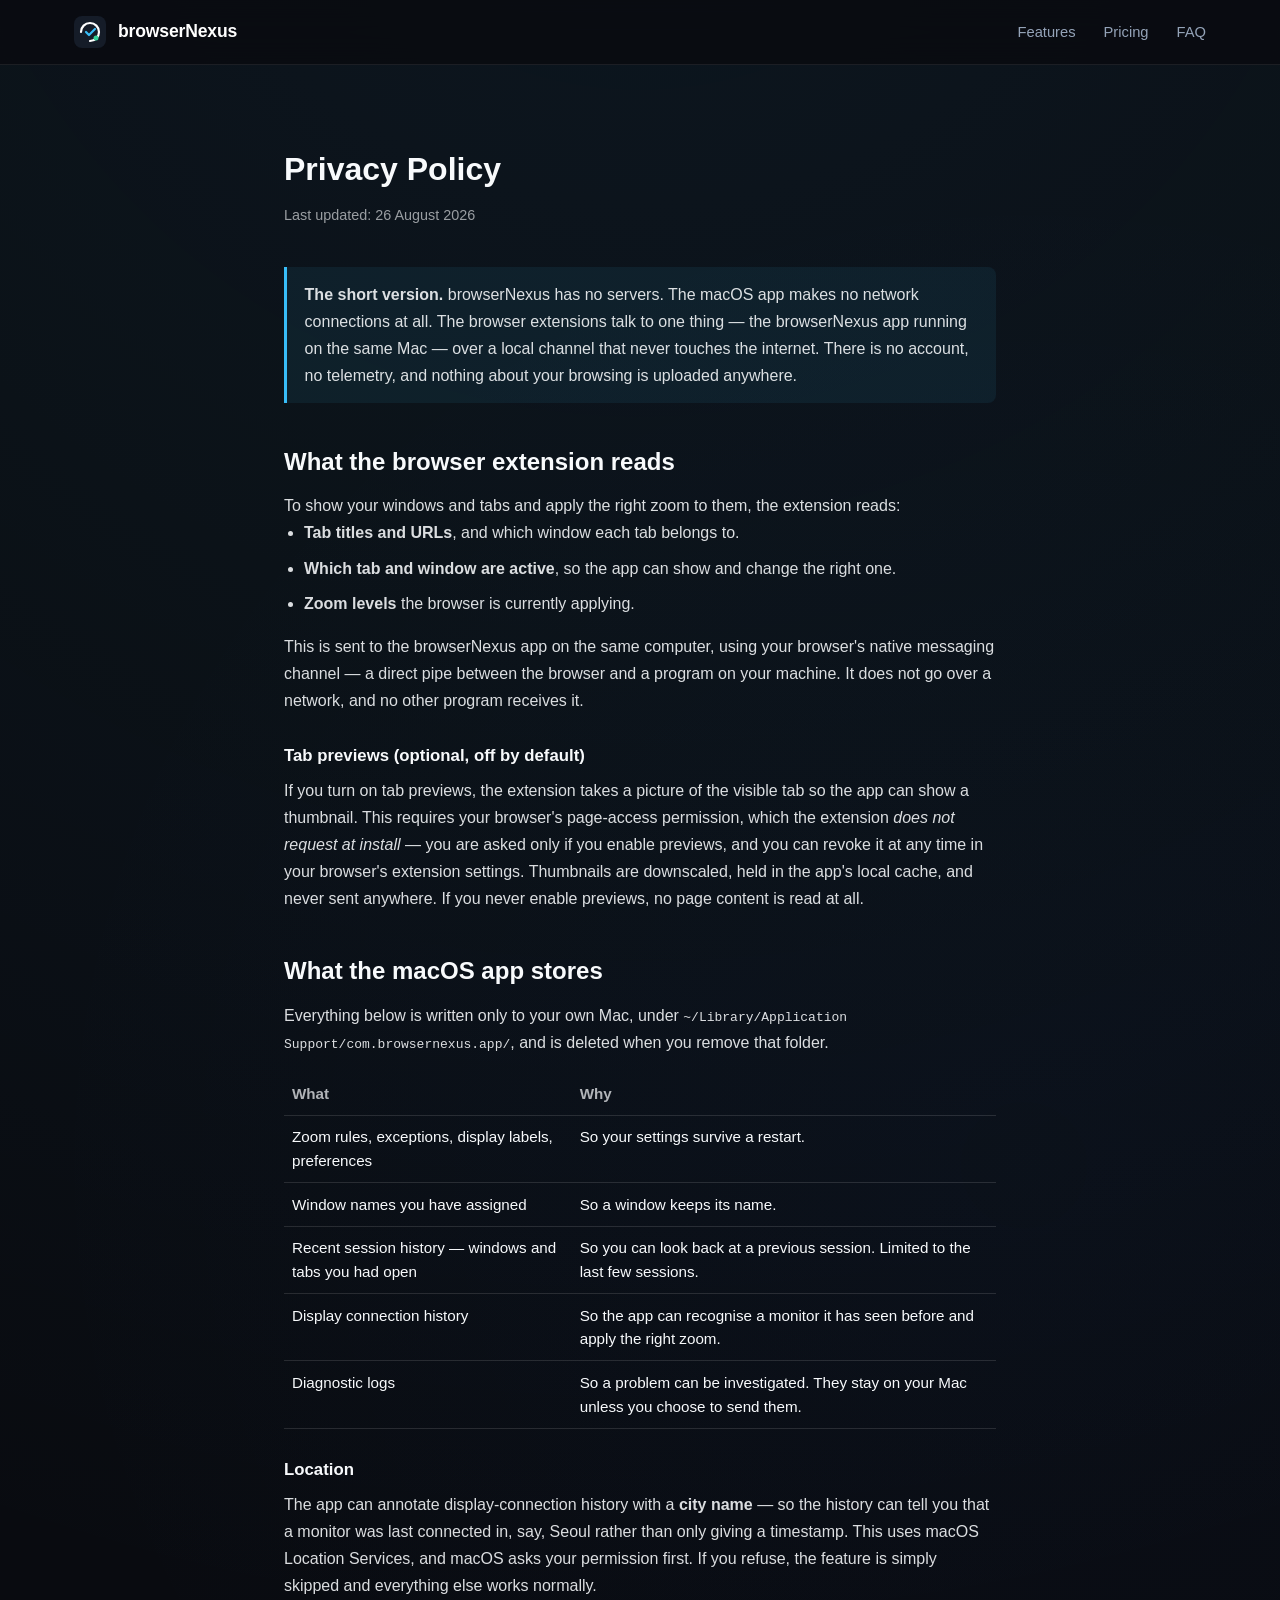
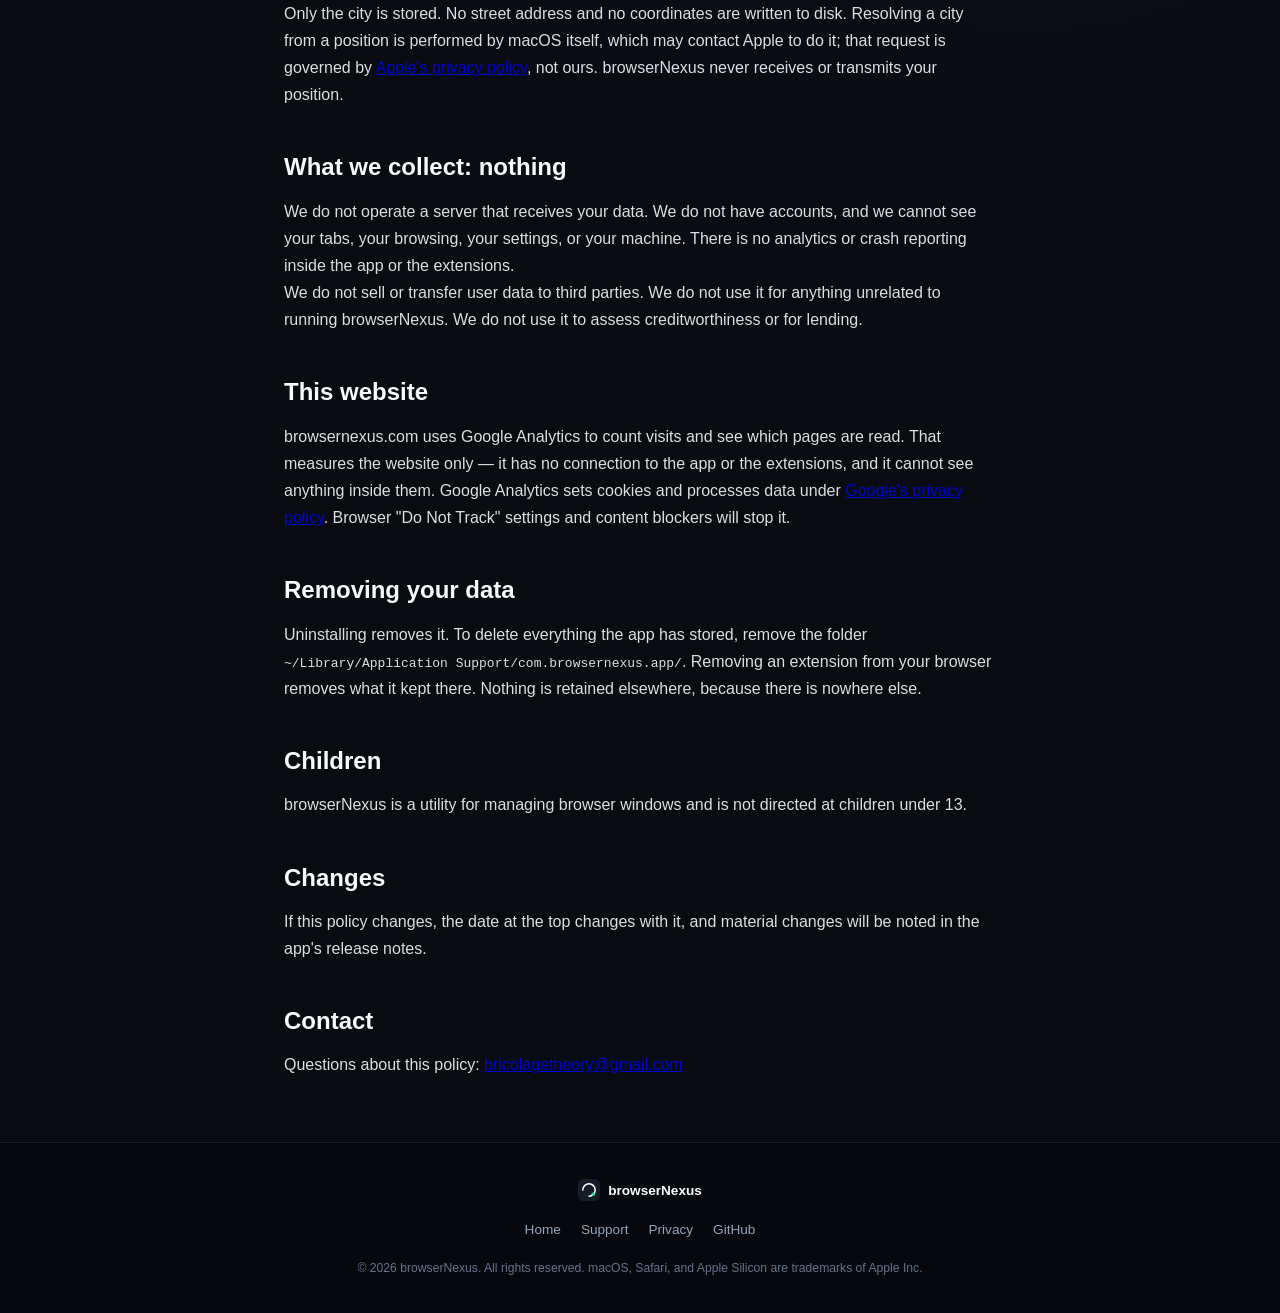
==== privacy/index.html @ 7eb53b19 "docs: add privacy policy and support pages The Chrome Web Store validates a privacy policy URL at su" ====
<!DOCTYPE html>
<html lang="en" class="dark">
<head>
  <meta charset="UTF-8">
  <meta name="viewport" content="width=device-width, initial-scale=1.0">
  <title>Privacy Policy — browserNexus</title>
  <meta name="description" content="browserNexus privacy policy. What the macOS app and the browser extensions read, where it is stored, and what leaves your computer.">
  <meta name="robots" content="index, follow">
  <link rel="canonical" href="https://browsernexus.com/privacy/">
  <link rel="stylesheet" href="/styles.css">
  <style>
    .legal { max-width: 760px; margin: 0 auto; padding: 5rem 1.5rem 4rem; }
    .legal h1 { margin-bottom: .5rem; }
    .legal .updated { opacity: .6; font-size: .9rem; margin-bottom: 2.5rem; }
    .legal h2 { margin-top: 2.5rem; margin-bottom: .75rem; }
    .legal h3 { margin-top: 1.75rem; margin-bottom: .5rem; font-size: 1.05rem; }
    .legal p, .legal li { line-height: 1.7; opacity: .88; }
    .legal ul { padding-left: 1.25rem; margin-bottom: 1rem; }
    .legal li { margin-bottom: .5rem; }
    .legal .callout { border-left: 3px solid #38BDF8; padding: .85rem 1.1rem; margin: 1.5rem 0; background: rgba(56,189,248,.07); border-radius: 0 8px 8px 0; }
    .legal table { width: 100%; border-collapse: collapse; margin: 1rem 0 1.5rem; font-size: .95rem; }
    .legal th, .legal td { text-align: left; padding: .6rem .5rem; border-bottom: 1px solid rgba(255,255,255,.12); vertical-align: top; }
    .legal th { opacity: .7; font-weight: 600; }
  </style>
</head>
<body>
  <header class="site-header">
    <div class="nav-container">
      <a href="/" class="brand-logo">
        <div class="app-icon">
          <svg viewBox="0 0 32 32" fill="none" xmlns="http://www.w3.org/2000/svg">
            <rect width="32" height="32" rx="8" fill="#151C28"/>
            <path d="M7 16C7 11.0294 11.0294 7 16 7C20.9706 7 25 11.0294 25 16C25 20.9706 20.9706 25 16 25" stroke="#FFFFFF" stroke-width="2.2" stroke-linecap="round"/>
            <path d="M12 16L15 19L21 13" stroke="#38BDF8" stroke-width="2.2" stroke-linecap="round" stroke-linejoin="round"/>
            <circle cx="22" cy="22" r="2.5" fill="#34D399"/>
          </svg>
        </div>
        <span class="brand-name">browserNexus</span>
      </a>
      <nav class="nav-links">
        <a href="/#features">Features</a>
        <a href="/#pricing">Pricing</a>
        <a href="/#faq">FAQ</a>
      </nav>
    </div>
  </header>

  <main class="legal">
    <h1>Privacy Policy</h1>
    <p class="updated">Last updated: 26 August 2026</p>

    <div class="callout">
      <p><strong>The short version.</strong> browserNexus has no servers. The macOS app makes no
      network connections at all. The browser extensions talk to one thing — the browserNexus app
      running on the same Mac — over a local channel that never touches the internet. There is no
      account, no telemetry, and nothing about your browsing is uploaded anywhere.</p>
    </div>

    <h2>What the browser extension reads</h2>
    <p>To show your windows and tabs and apply the right zoom to them, the extension reads:</p>
    <ul>
      <li><strong>Tab titles and URLs</strong>, and which window each tab belongs to.</li>
      <li><strong>Which tab and window are active</strong>, so the app can show and change the right one.</li>
      <li><strong>Zoom levels</strong> the browser is currently applying.</li>
    </ul>
    <p>This is sent to the browserNexus app on the same computer, using your browser's native
    messaging channel — a direct pipe between the browser and a program on your machine. It does not
    go over a network, and no other program receives it.</p>

    <h3>Tab previews (optional, off by default)</h3>
    <p>If you turn on tab previews, the extension takes a picture of the visible tab so the app can
    show a thumbnail. This requires your browser's page-access permission, which the extension
    <em>does not request at install</em> — you are asked only if you enable previews, and you can
    revoke it at any time in your browser's extension settings. Thumbnails are downscaled, held in
    the app's local cache, and never sent anywhere. If you never enable previews, no page content is
    read at all.</p>

    <h2>What the macOS app stores</h2>
    <p>Everything below is written only to your own Mac, under
    <code>~/Library/Application Support/com.browsernexus.app/</code>, and is deleted when you remove
    that folder.</p>
    <table>
      <tr><th>What</th><th>Why</th></tr>
      <tr><td>Zoom rules, exceptions, display labels, preferences</td><td>So your settings survive a restart.</td></tr>
      <tr><td>Window names you have assigned</td><td>So a window keeps its name.</td></tr>
      <tr><td>Recent session history — windows and tabs you had open</td><td>So you can look back at a previous session. Limited to the last few sessions.</td></tr>
      <tr><td>Display connection history</td><td>So the app can recognise a monitor it has seen before and apply the right zoom.</td></tr>
      <tr><td>Diagnostic logs</td><td>So a problem can be investigated. They stay on your Mac unless you choose to send them.</td></tr>
    </table>

    <h3>Location</h3>
    <p>The app can annotate display-connection history with a <strong>city name</strong> — so the
    history can tell you that a monitor was last connected in, say, Seoul rather than only giving a
    timestamp. This uses macOS Location Services, and macOS asks your permission first. If you
    refuse, the feature is simply skipped and everything else works normally.</p>
    <p>Only the city is stored. No street address and no coordinates are written to disk. Resolving
    a city from a position is performed by macOS itself, which may contact Apple to do it; that
    request is governed by <a href="https://www.apple.com/legal/privacy/" target="_blank" rel="noopener">Apple's privacy policy</a>,
    not ours. browserNexus never receives or transmits your position.</p>

    <h2>What we collect: nothing</h2>
    <p>We do not operate a server that receives your data. We do not have accounts, and we cannot
    see your tabs, your browsing, your settings, or your machine. There is no analytics or crash
    reporting inside the app or the extensions.</p>
    <p>We do not sell or transfer user data to third parties. We do not use it for anything
    unrelated to running browserNexus. We do not use it to assess creditworthiness or for lending.</p>

    <h2>This website</h2>
    <p>browsernexus.com uses Google Analytics to count visits and see which pages are read. That
    measures the website only — it has no connection to the app or the extensions, and it cannot see
    anything inside them. Google Analytics sets cookies and processes data under
    <a href="https://policies.google.com/privacy" target="_blank" rel="noopener">Google's privacy policy</a>.
    Browser "Do Not Track" settings and content blockers will stop it.</p>

    <h2>Removing your data</h2>
    <p>Uninstalling removes it. To delete everything the app has stored, remove the folder
    <code>~/Library/Application Support/com.browsernexus.app/</code>. Removing an extension from your
    browser removes what it kept there. Nothing is retained elsewhere, because there is nowhere else.</p>

    <h2>Children</h2>
    <p>browserNexus is a utility for managing browser windows and is not directed at children under 13.</p>

    <h2>Changes</h2>
    <p>If this policy changes, the date at the top changes with it, and material changes will be
    noted in the app's release notes.</p>

    <h2>Contact</h2>
    <p>Questions about this policy: <a href="mailto:bricolagetheory@gmail.com">bricolagetheory@gmail.com</a></p>
  </main>

  <footer class="site-footer">
    <div class="footer-container">
      <div class="footer-brand">
        <div class="app-icon-small">
          <svg viewBox="0 0 32 32" fill="none" xmlns="http://www.w3.org/2000/svg">
            <rect width="32" height="32" rx="8" fill="#151C28"/>
            <path d="M7 16C7 11.0294 11.0294 7 16 7C20.9706 7 25 11.0294 25 16C25 20.9706 20.9706 25 16 25" stroke="#FFFFFF" stroke-width="2.2" stroke-linecap="round"/>
            <circle cx="22" cy="22" r="2.5" fill="#34D399"/>
          </svg>
        </div>
        <span>browserNexus</span>
      </div>
      <div class="footer-links">
        <a href="/">Home</a>
        <a href="/support/">Support</a>
        <a href="/privacy/">Privacy</a>
        <a href="https://github.com/bricolageTheory/macZoomConductor" target="_blank" rel="noopener">GitHub</a>
      </div>
      <div class="footer-copy">
        © 2026 browserNexus. All rights reserved. macOS, Safari, and Apple Silicon are trademarks of Apple Inc.
      </div>
    </div>
  </footer>
</body>
</html>
---- styles.css ----
:root {
  --bg-dark: #090B10;
  --bg-surface: #0E131F;
  --bg-card: rgba(16, 22, 34, 0.7);
  --bg-card-hover: rgba(22, 30, 46, 0.85);
  --bg-glass: rgba(255, 255, 255, 0.04);
  --bg-glass-border: rgba(255, 255, 255, 0.08);
  --bg-glass-active: rgba(255, 255, 255, 0.12);

  --accent-primary: #38BDF8;
  --accent-blue: #2563EB;
  --accent-green: #34D399;
  --accent-amber: #F59E0B;
  --accent-purple: #A855F7;

  --text-main: #F8FAFC;
  --text-muted: #94A3B8;
  --text-dim: #64748B;

  --font-sans: 'Plus Jakarta Sans', -apple-system, BlinkMacSystemFont, 'SF Pro Display', 'Segoe UI', Roboto, sans-serif;
  --font-mono: 'JetBrains Mono', SFMono-Regular, Menlo, Monaco, Consolas, monospace;

  --radius-sm: 6px;
  --radius-md: 10px;
  --radius-lg: 14px;
  --radius-xl: 20px;

  --shadow-subtle: 0 10px 30px -10px rgba(0, 0, 0, 0.5);
  --shadow-card: 0 16px 40px -12px rgba(0, 0, 0, 0.6);
}

*, *::before, *::after {
  box-sizing: border-box;
  margin: 0;
  padding: 0;
}

html {
  scroll-behavior: smooth;
  font-family: var(--font-sans);
  background-color: var(--bg-dark);
  color: var(--text-main);
  line-height: 1.55;
  -webkit-font-smoothing: antialiased;
}

body {
  overflow-x: hidden;
  position: relative;
  min-height: 100vh;
  background: 
    radial-gradient(circle at 50% -10%, rgba(56, 189, 248, 0.07), transparent 60%),
    radial-gradient(circle at 80% 40%, rgba(37, 99, 235, 0.03), transparent 50%),
    var(--bg-dark);
}

/* Header & Navigation */
.site-header {
  position: sticky;
  top: 0;
  z-index: 100;
  backdrop-filter: blur(16px);
  -webkit-backdrop-filter: blur(16px);
  background: rgba(9, 11, 16, 0.8);
  border-bottom: 1px solid var(--bg-glass-border);
}

.nav-container {
  max-width: 1180px;
  margin: 0 auto;
  padding: 16px 24px;
  display: flex;
  align-items: center;
  justify-content: space-between;
}

.brand-logo {
  display: flex;
  align-items: center;
  gap: 12px;
  text-decoration: none;
  color: var(--text-main);
  font-weight: 700;
  font-size: 1.1rem;
  letter-spacing: -0.01em;
}

.app-icon {
  width: 32px;
  height: 32px;
  display: flex;
  align-items: center;
  justify-content: center;
}

.brand-name {
  font-weight: 700;
  color: #FFFFFF;
}

.nav-links {
  display: flex;
  gap: 28px;
}

.nav-links a {
  color: var(--text-muted);
  text-decoration: none;
  font-size: 0.92rem;
  font-weight: 500;
  transition: color 0.15s ease;
}

.nav-links a:hover {
  color: #FFFFFF;
}

.nav-actions {
  display: flex;
  align-items: center;
  gap: 10px;
}

/* Buttons */
.btn {
  display: inline-flex;
  align-items: center;
  justify-content: center;
  gap: 8px;
  padding: 8px 16px;
  font-size: 0.88rem;
  font-weight: 600;
  border-radius: var(--radius-sm);
  text-decoration: none;
  cursor: pointer;
  transition: all 0.2s cubic-bezier(0.16, 1, 0.3, 1);
  border: 1px solid transparent;
}

.btn-primary {
  background: #2563EB;
  color: #FFFFFF;
  border-color: rgba(255, 255, 255, 0.1);
  box-shadow: 0 2px 10px rgba(37, 99, 235, 0.3);
}

.btn-primary:hover {
  background: #1D4ED8;
  transform: translateY(-1px);
  box-shadow: 0 4px 14px rgba(37, 99, 235, 0.45);
}

.btn-secondary {
  background: var(--bg-glass);
  color: var(--text-main);
  border-color: var(--bg-glass-border);
}

.btn-secondary:hover {
  background: var(--bg-glass-active);
  border-color: rgba(255, 255, 255, 0.18);
  transform: translateY(-1px);
}

.btn-ghost {
  background: transparent;
  color: var(--text-muted);
}

.btn-ghost:hover {
  color: var(--text-main);
  background: var(--bg-glass);
}

.btn-large {
  padding: 12px 24px;
  font-size: 0.98rem;
  border-radius: var(--radius-md);
}

.btn-block {
  width: 100%;
}

.icon {
  width: 18px;
  height: 18px;
}

/* Hero Section */
.hero-section {
  position: relative;
  padding: 90px 24px 60px;
  text-align: center;
}

.hero-container {
  max-width: 840px;
  margin: 0 auto;
}

.hero-title {
  font-size: 3.2rem;
  font-weight: 800;
  line-height: 1.15;
  letter-spacing: -0.03em;
  color: #FFFFFF;
  margin-bottom: 20px;
}

.hero-subtitle {
  font-size: 1.18rem;
  color: var(--text-muted);
  max-width: 720px;
  margin: 0 auto 36px;
  line-height: 1.6;
}

.hero-cta-group {
  display: flex;
  align-items: center;
  justify-content: center;
  gap: 14px;
}

/* Sections General */
.section-container {
  max-width: 1180px;
  margin: 0 auto;
  padding: 80px 24px;
}

.section-header {
  max-width: 720px;
  margin: 0 auto 48px;
}

.text-center {
  text-align: center;
}

.section-tag {
  font-size: 0.8rem;
  font-weight: 700;
  text-transform: uppercase;
  letter-spacing: 0.08em;
  color: var(--accent-primary);
  margin-bottom: 10px;
}

.section-title {
  font-size: 2.2rem;
  font-weight: 800;
  letter-spacing: -0.02em;
  color: #FFFFFF;
  margin-bottom: 12px;
}

.section-subtitle {
  font-size: 1.05rem;
  color: var(--text-muted);
  line-height: 1.6;
}

/* Features Grid */
.features-grid {
  display: grid;
  grid-template-columns: repeat(3, 1fr);
  gap: 20px;
}

.feature-card {
  background: var(--bg-card);
  border: 1px solid var(--bg-glass-border);
  border-radius: var(--radius-lg);
  padding: 28px 24px;
  transition: all 0.2s ease;
  display: flex;
  flex-direction: column;
}

.feature-card:hover {
  background: var(--bg-card-hover);
  border-color: rgba(255, 255, 255, 0.14);
  transform: translateY(-2px);
  box-shadow: var(--shadow-card);
}

.feature-icon-box {
  width: 42px;
  height: 42px;
  border-radius: var(--radius-md);
  background: rgba(56, 189, 248, 0.08);
  border: 1px solid rgba(56, 189, 248, 0.15);
  color: var(--accent-primary);
  display: flex;
  align-items: center;
  justify-content: center;
  margin-bottom: 18px;
}

.feature-icon-box svg {
  width: 20px;
  height: 20px;
}

.feature-card-title {
  font-size: 1.15rem;
  font-weight: 700;
  color: #FFFFFF;
  margin-bottom: 10px;
}

.feature-card-desc {
  font-size: 0.9rem;
  color: var(--text-muted);
  line-height: 1.6;
  margin-bottom: 20px;
  flex: 1;
}

.feature-card-desc kbd {
  background: #1E293B;
  border: 1px solid rgba(255, 255, 255, 0.12);
  color: var(--accent-primary);
  padding: 1px 5px;
  border-radius: 4px;
  font-family: var(--font-mono);
  font-size: 0.8rem;
}

.feature-pill {
  align-self: flex-start;
  font-size: 0.74rem;
  font-weight: 600;
  color: var(--accent-primary);
  background: rgba(56, 189, 248, 0.08);
  padding: 3px 10px;
  border-radius: 999px;
  border: 1px solid rgba(56, 189, 248, 0.18);
}

/* Pricing Section */
.pricing-switcher {
  display: inline-flex;
  align-items: center;
  background: #111724;
  border: 1px solid var(--bg-glass-border);
  border-radius: 999px;
  padding: 3px;
  margin-top: 20px;
}

.switch-btn {
  background: transparent;
  border: none;
  color: var(--text-muted);
  padding: 7px 16px;
  border-radius: 999px;
  font-size: 0.84rem;
  font-weight: 600;
  cursor: pointer;
  transition: all 0.15s ease;
  display: inline-flex;
  align-items: center;
  gap: 6px;
}

.switch-btn.active {
  background: #2563EB;
  color: #FFFFFF;
}

.discount-badge {
  background: var(--accent-green);
  color: #05070A;
  font-size: 0.7rem;
  font-weight: 800;
  padding: 1px 6px;
  border-radius: 999px;
}

.pricing-cards-grid {
  display: grid;
  grid-template-columns: repeat(3, 1fr);
  gap: 20px;
  margin-top: 36px;
}

.pricing-card {
  background: var(--bg-card);
  border: 1px solid var(--bg-glass-border);
  border-radius: var(--radius-xl);
  padding: 32px 24px;
  display: flex;
  flex-direction: column;
  position: relative;
  transition: transform 0.2s ease;
}

.pricing-card:hover {
  transform: translateY(-3px);
}

.pricing-card.featured {
  background: rgba(18, 25, 40, 0.95);
  border-color: rgba(56, 189, 248, 0.4);
  box-shadow: 0 10px 30px -10px rgba(37, 99, 235, 0.25);
}

.popular-tag {
  position: absolute;
  top: -12px;
  left: 50%;
  transform: translateX(-50%);
  background: #2563EB;
  color: #FFFFFF;
  font-size: 0.72rem;
  font-weight: 700;
  letter-spacing: 0.04em;
  padding: 3px 12px;
  border-radius: 999px;
}

.tier-name {
  font-size: 1.3rem;
  font-weight: 800;
  color: #FFFFFF;
  margin-bottom: 4px;
}

.tier-desc {
  font-size: 0.85rem;
  color: var(--text-muted);
  margin-bottom: 20px;
  min-height: 38px;
}

.price-box {
  display: flex;
  align-items: baseline;
  margin-bottom: 4px;
}

.currency {
  font-size: 1.4rem;
  font-weight: 700;
  color: var(--text-muted);
  margin-right: 2px;
}

.amount {
  font-size: 2.8rem;
  font-weight: 800;
  letter-spacing: -0.03em;
  color: #FFFFFF;
}

.period {
  font-size: 0.95rem;
  color: var(--text-muted);
  margin-left: 6px;
}

.contract-note {
  font-size: 0.76rem;
  color: var(--text-dim);
  margin-bottom: 22px;
}

.contract-note.highlight {
  color: var(--accent-primary);
  font-weight: 600;
}

.tier-features {
  list-style: none;
  display: flex;
  flex-direction: column;
  gap: 10px;
  margin-bottom: 28px;
  flex: 1;
}

.tier-features li {
  font-size: 0.86rem;
  color: var(--text-muted);
  line-height: 1.4;
}

.trial-guarantee {
  margin-top: 24px;
  color: var(--text-muted);
  font-size: 0.9rem;
}

/* Download Section */
.download-section {
  padding: 30px 24px;
}

.download-box {
  background: #101624;
  border: 1px solid var(--bg-glass-border);
  border-radius: var(--radius-xl);
  padding: 40px;
  display: grid;
  grid-template-columns: 1.2fr 1fr;
  gap: 36px;
  align-items: center;
}

.download-title {
  font-size: 1.8rem;
  font-weight: 800;
  color: #FFFFFF;
  margin-bottom: 10px;
}

.download-desc {
  font-size: 0.98rem;
  color: var(--text-muted);
  margin-bottom: 20px;
}

.install-snippet-box {
  background: #080B12;
  border: 1px solid var(--bg-glass-border);
  border-radius: var(--radius-md);
  padding: 16px 18px;
}

.snippet-header {
  display: flex;
  justify-content: space-between;
  align-items: center;
  font-size: 0.72rem;
  font-weight: 700;
  color: var(--text-dim);
  text-transform: uppercase;
  margin-bottom: 8px;
}

.copy-btn {
  background: #172033;
  border: 1px solid var(--bg-glass-border);
  color: var(--accent-primary);
  padding: 3px 8px;
  border-radius: 4px;
  font-size: 0.72rem;
  cursor: pointer;
}

.snippet-code {
  font-family: var(--font-mono);
  font-size: 0.82rem;
  color: #38BDF8;
  overflow-x: auto;
}

/* FAQ Accordion */
.faq-accordion {
  max-width: 760px;
  margin: 0 auto;
  display: flex;
  flex-direction: column;
  gap: 10px;
}

.faq-item {
  background: var(--bg-card);
  border: 1px solid var(--bg-glass-border);
  border-radius: var(--radius-md);
  overflow: hidden;
}

.faq-question {
  width: 100%;
  background: transparent;
  border: none;
  padding: 18px 20px;
  display: flex;
  justify-content: space-between;
  align-items: center;
  font-size: 0.98rem;
  font-weight: 700;
  color: var(--text-main);
  text-align: left;
  cursor: pointer;
}

.faq-icon {
  font-size: 1.3rem;
  color: var(--accent-primary);
  transition: transform 0.2s ease;
}

.faq-item.open .faq-icon {
  transform: rotate(45deg);
}

.faq-answer {
  max-height: 0;
  overflow: hidden;
  transition: max-height 0.25s ease;
  padding: 0 20px;
  color: var(--text-muted);
  font-size: 0.9rem;
  line-height: 1.6;
}

.faq-item.open .faq-answer {
  padding-bottom: 18px;
}

/* Footer */
.site-footer {
  border-top: 1px solid var(--bg-glass-border);
  background: #06080E;
  padding: 36px 24px;
  font-size: 0.85rem;
  color: var(--text-dim);
}

.footer-container {
  max-width: 1180px;
  margin: 0 auto;
  display: flex;
  flex-direction: column;
  align-items: center;
  gap: 18px;
  text-align: center;
}

.footer-brand {
  display: flex;
  align-items: center;
  gap: 8px;
  font-weight: 700;
  color: var(--text-main);
}

.app-icon-small {
  width: 22px;
  height: 22px;
}

.footer-links {
  display: flex;
  gap: 20px;
  flex-wrap: wrap;
  justify-content: center;
}

.footer-links a {
  color: var(--text-muted);
  text-decoration: none;
}

.footer-links a:hover {
  color: var(--accent-primary);
}

.footer-copy {
  font-size: 0.76rem;
}

/* Responsive */
@media (max-width: 1024px) {
  .features-grid, .pricing-cards-grid {
    grid-template-columns: 1fr;
  }
  .download-box {
    grid-template-columns: 1fr;
  }
  .hero-title {
    font-size: 2.5rem;
  }
  .nav-links {
    display: none;
  }
}
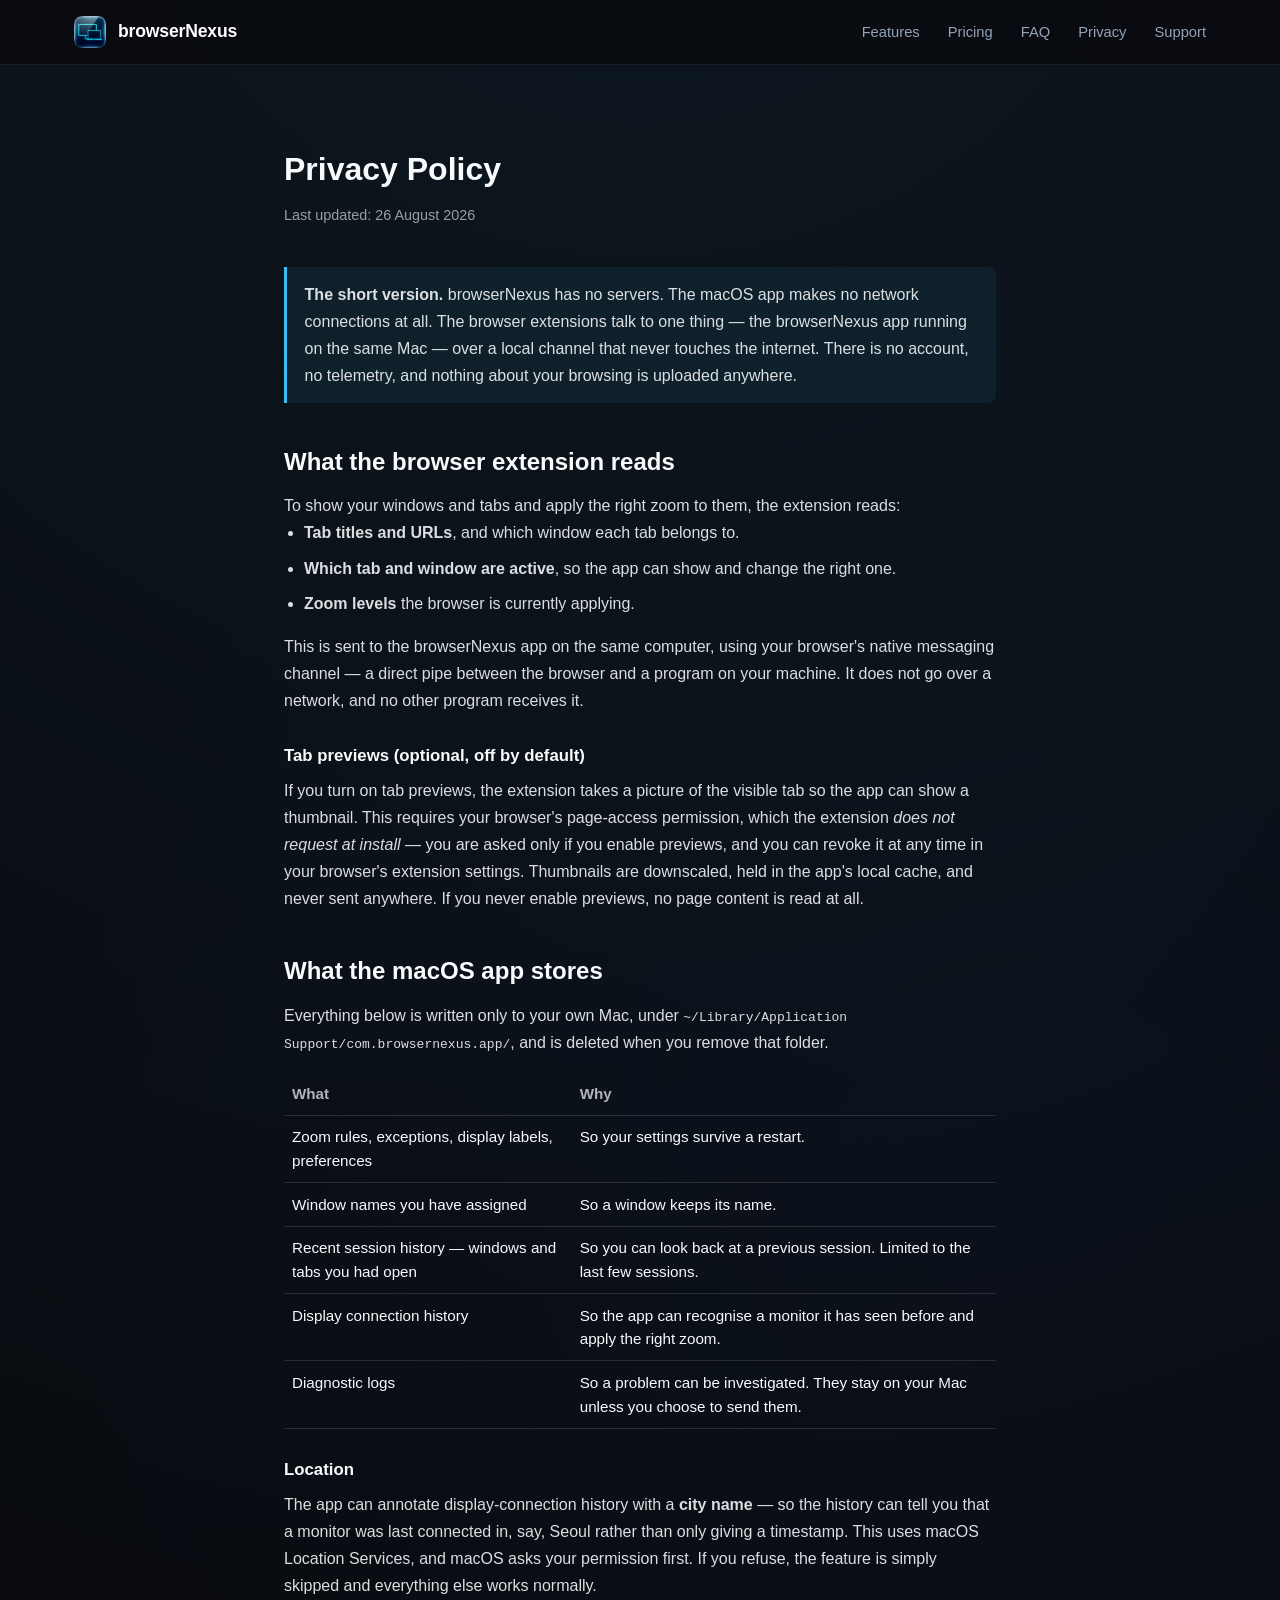
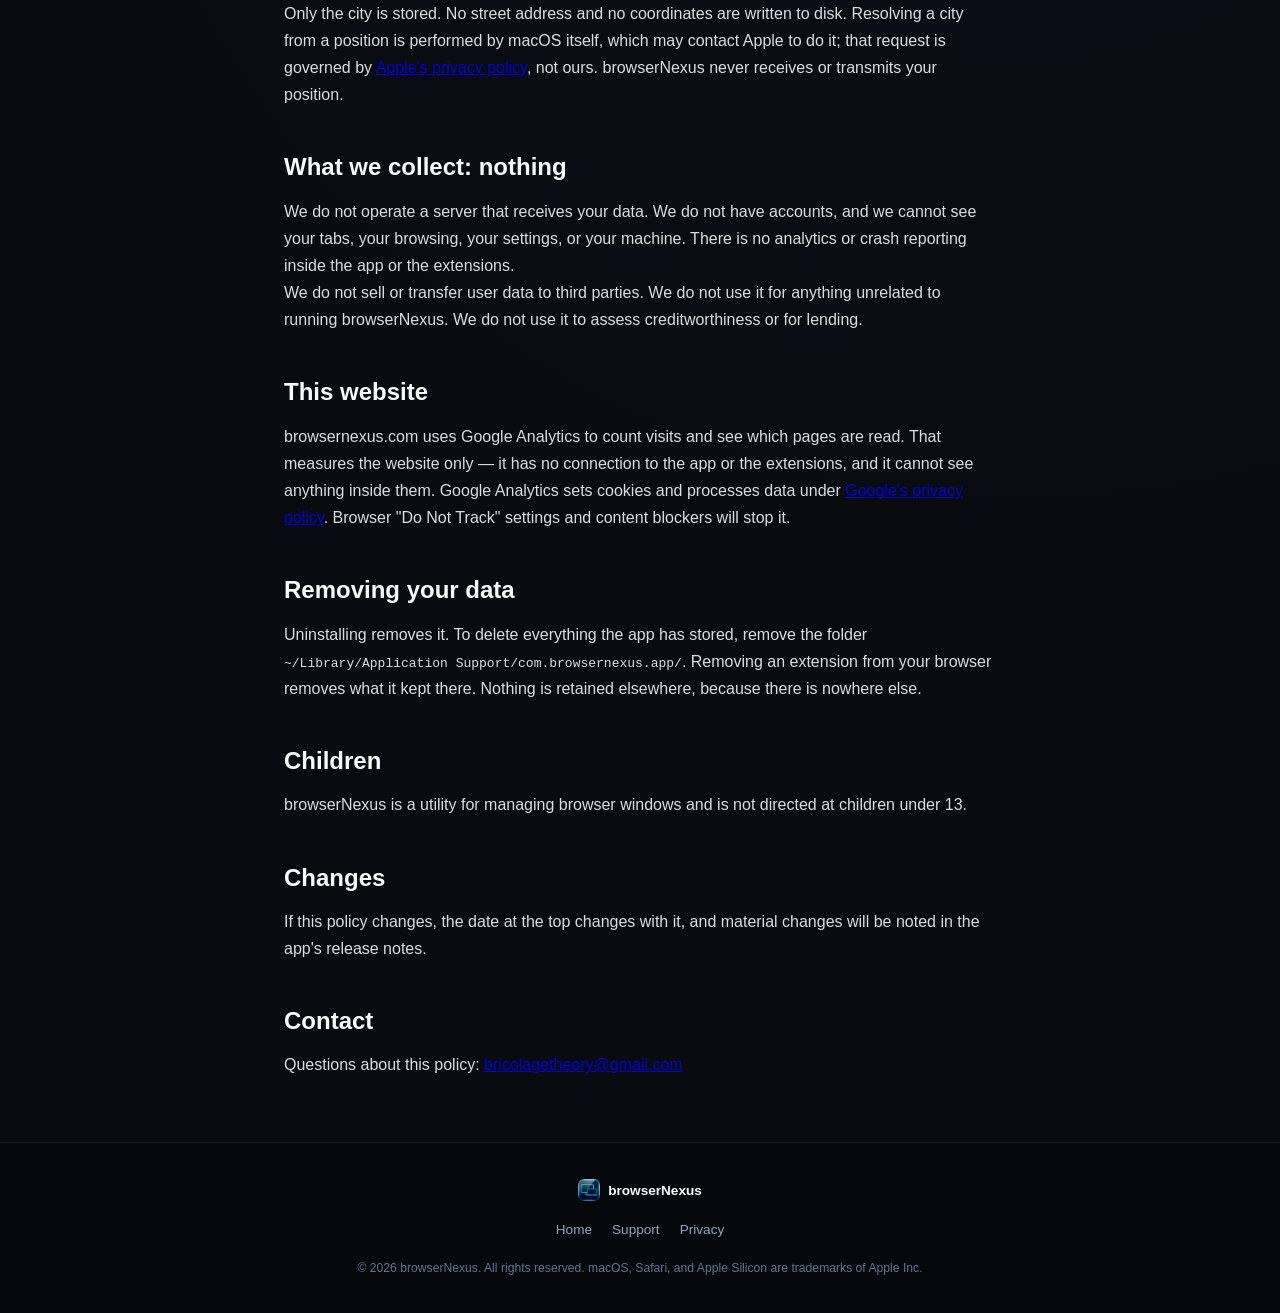
==== commit 66cf49ba: "feat(website): add official AppIcon logo, update navigation and copy - Add official AppIcon web asse" ====
--- a/privacy/index.html
+++ b/privacy/index.html
@@ -8,6 +8,10 @@
   <meta name="robots" content="index, follow">
   <link rel="canonical" href="https://browsernexus.com/privacy/">
   <link rel="stylesheet" href="/styles.css">
+  <link rel="icon" type="image/png" sizes="32x32" href="/assets/favicon-32.png">
+  <link rel="icon" type="image/png" sizes="16x16" href="/favicon.png">
+  <link rel="shortcut icon" href="/favicon.ico">
+  <link rel="apple-touch-icon" sizes="180x180" href="/apple-touch-icon.png">
   <style>
     .legal { max-width: 760px; margin: 0 auto; padding: 5rem 1.5rem 4rem; }
     .legal h1 { margin-bottom: .5rem; }
@@ -27,20 +31,15 @@
   <header class="site-header">
     <div class="nav-container">
       <a href="/" class="brand-logo">
-        <div class="app-icon">
-          <svg viewBox="0 0 32 32" fill="none" xmlns="http://www.w3.org/2000/svg">
-            <rect width="32" height="32" rx="8" fill="#151C28"/>
-            <path d="M7 16C7 11.0294 11.0294 7 16 7C20.9706 7 25 11.0294 25 16C25 20.9706 20.9706 25 16 25" stroke="#FFFFFF" stroke-width="2.2" stroke-linecap="round"/>
-            <path d="M12 16L15 19L21 13" stroke="#38BDF8" stroke-width="2.2" stroke-linecap="round" stroke-linejoin="round"/>
-            <circle cx="22" cy="22" r="2.5" fill="#34D399"/>
-          </svg>
-        </div>
+        <img src="/assets/logo-64.png" alt="browserNexus Logo" class="app-icon" width="32" height="32">
         <span class="brand-name">browserNexus</span>
       </a>
       <nav class="nav-links">
         <a href="/#features">Features</a>
         <a href="/#pricing">Pricing</a>
         <a href="/#faq">FAQ</a>
+        <a href="/privacy/">Privacy</a>
+        <a href="/support/">Support</a>
       </nav>
     </div>
   </header>
@@ -131,20 +130,13 @@
   <footer class="site-footer">
     <div class="footer-container">
       <div class="footer-brand">
-        <div class="app-icon-small">
-          <svg viewBox="0 0 32 32" fill="none" xmlns="http://www.w3.org/2000/svg">
-            <rect width="32" height="32" rx="8" fill="#151C28"/>
-            <path d="M7 16C7 11.0294 11.0294 7 16 7C20.9706 7 25 11.0294 25 16C25 20.9706 20.9706 25 16 25" stroke="#FFFFFF" stroke-width="2.2" stroke-linecap="round"/>
-            <circle cx="22" cy="22" r="2.5" fill="#34D399"/>
-          </svg>
-        </div>
+        <img src="/assets/logo-64.png" alt="browserNexus Logo" class="app-icon-small" width="22" height="22">
         <span>browserNexus</span>
       </div>
       <div class="footer-links">
         <a href="/">Home</a>
         <a href="/support/">Support</a>
         <a href="/privacy/">Privacy</a>
-        <a href="https://github.com/bricolageTheory/macZoomConductor" target="_blank" rel="noopener">GitHub</a>
       </div>
       <div class="footer-copy">
         © 2026 browserNexus. All rights reserved. macOS, Safari, and Apple Silicon are trademarks of Apple Inc.
--- a/styles.css
+++ b/styles.css
@@ -91,6 +91,9 @@
   display: flex;
   align-items: center;
   justify-content: center;
+  border-radius: 7px;
+  object-fit: contain;
+  flex-shrink: 0;
 }
 
 .brand-name {
@@ -643,6 +646,9 @@
 .app-icon-small {
   width: 22px;
   height: 22px;
+  border-radius: 5px;
+  object-fit: contain;
+  flex-shrink: 0;
 }
 
 .footer-links {
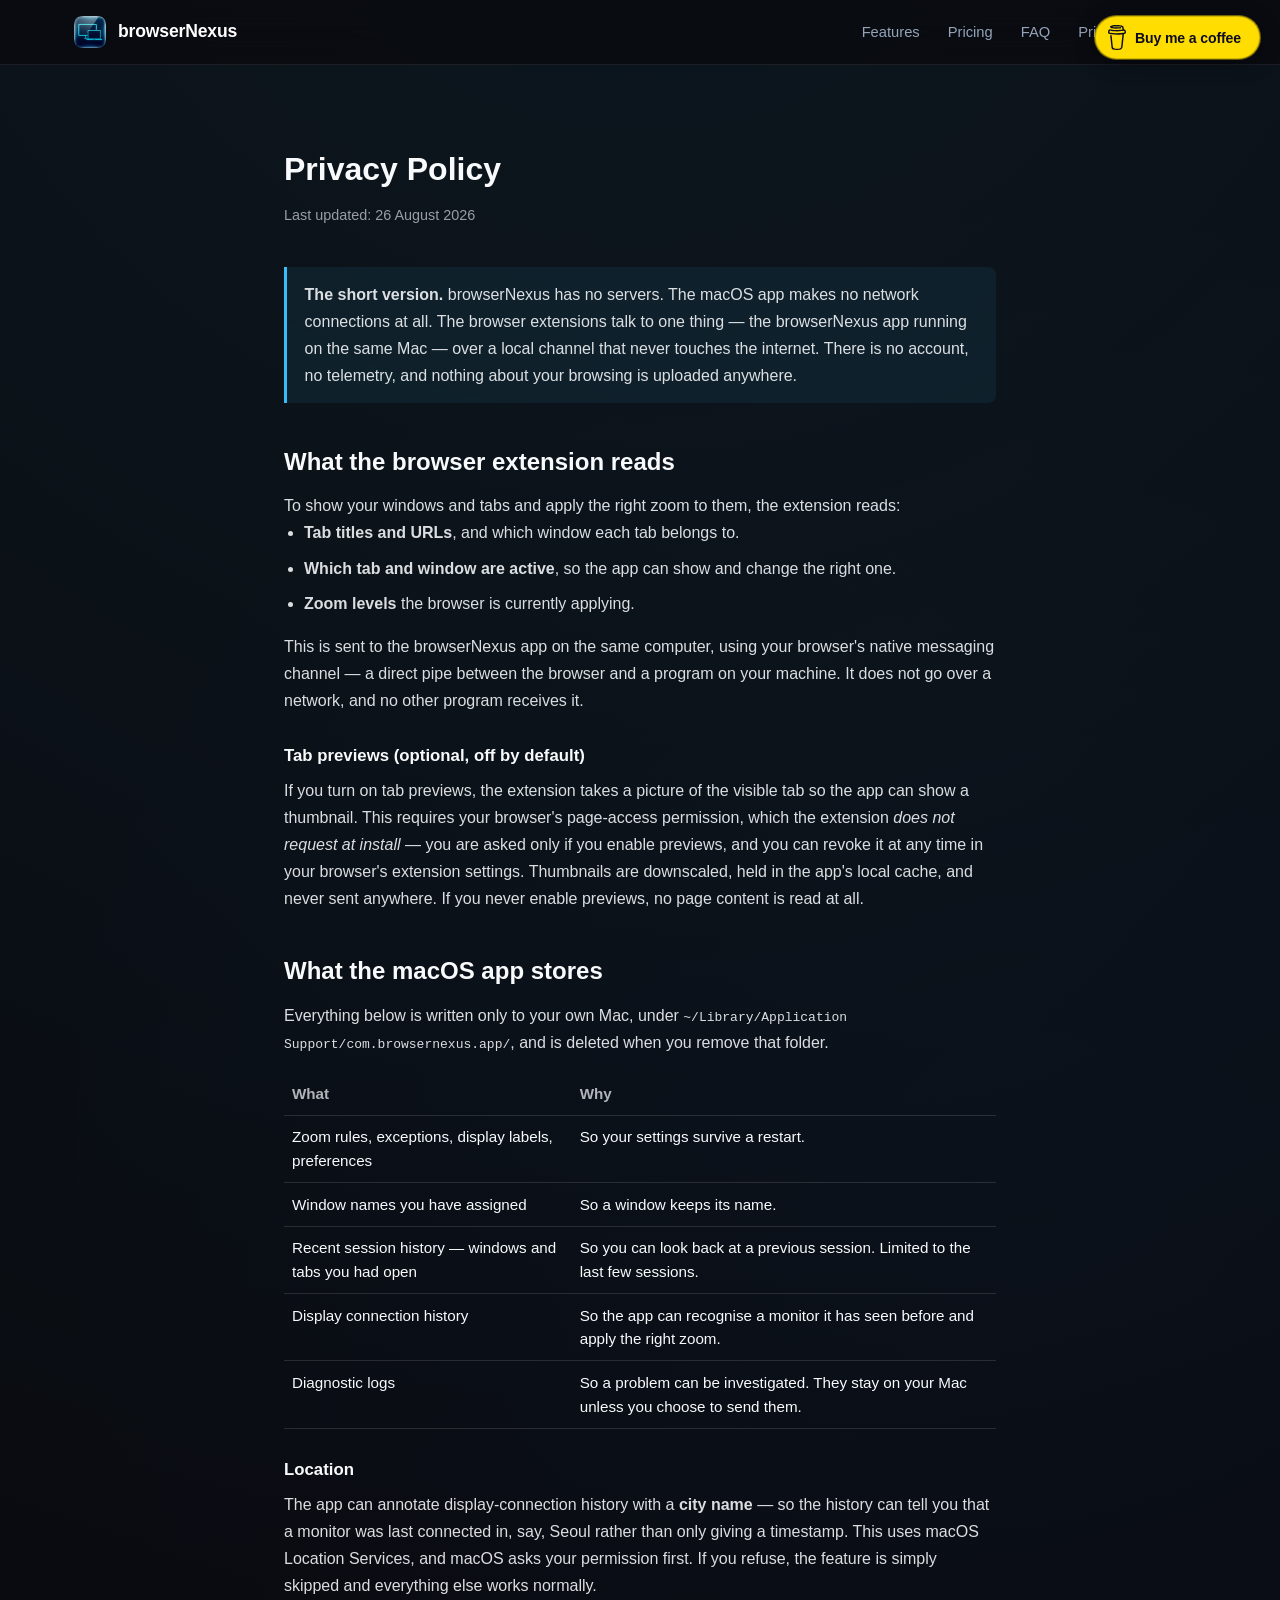
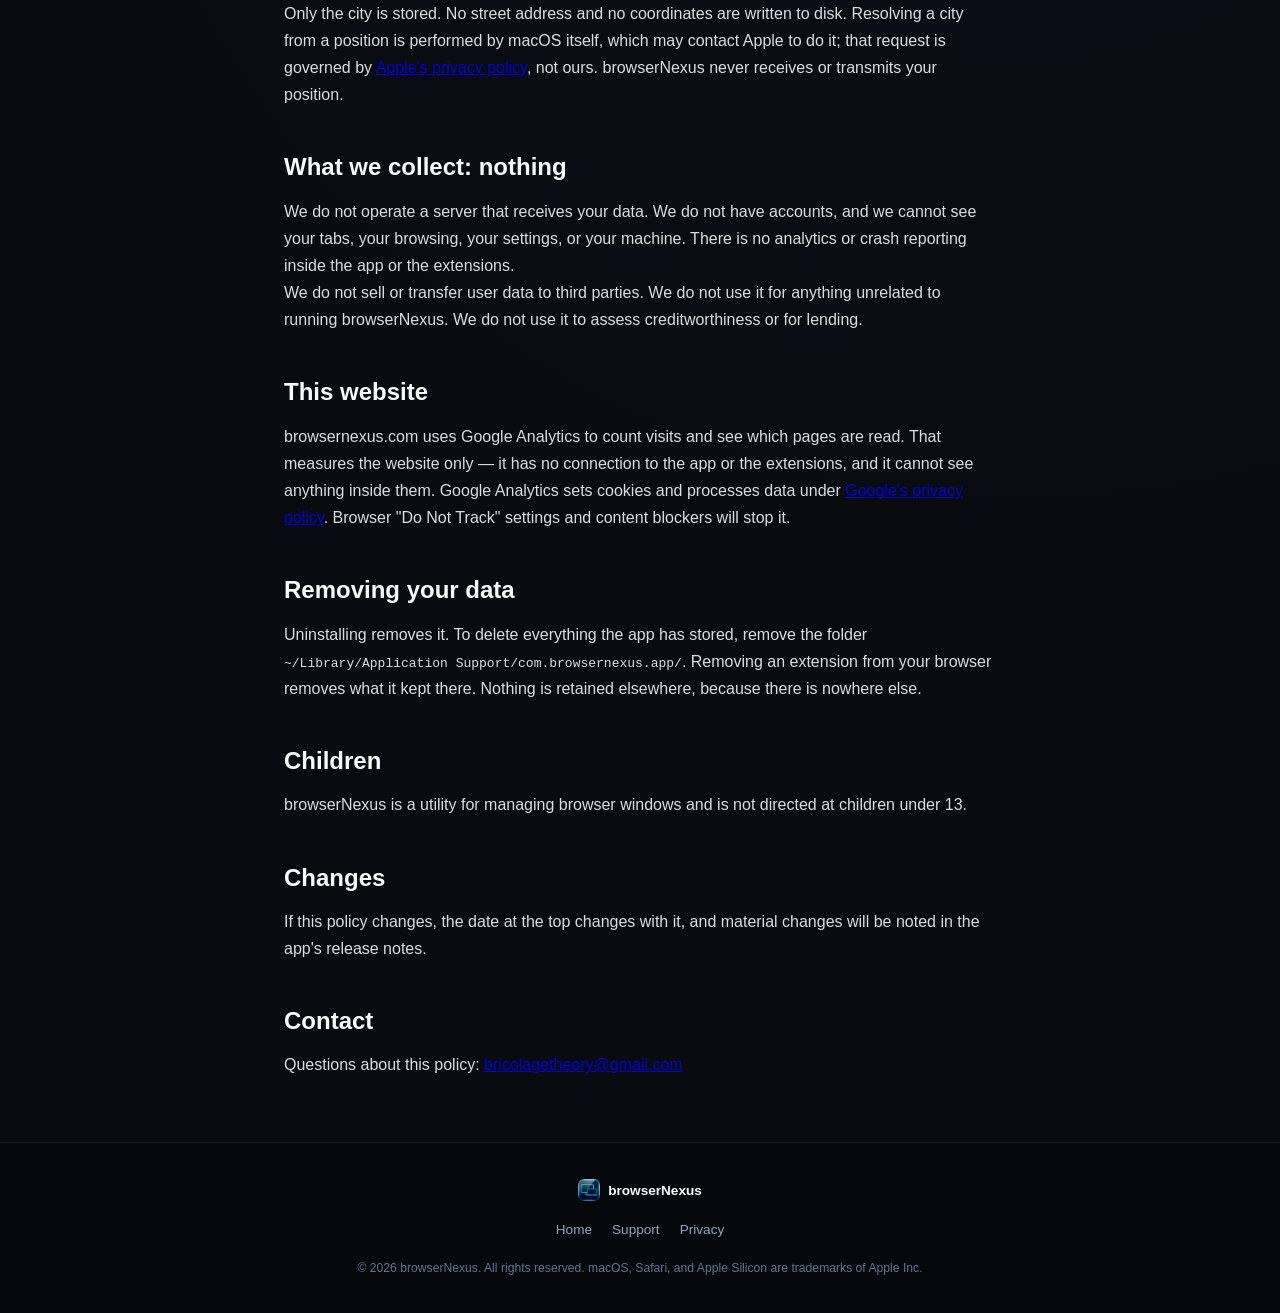
==== commit 71dd9a0d: "feat(website): add floating Buy Me a Coffee widget, 1s shake animation, and QR code modal" ====
--- a/privacy/index.html
+++ b/privacy/index.html
@@ -143,5 +143,45 @@
       </div>
     </div>
   </footer>
+
+  <!-- Floating Sticky Buy Me a Coffee Widget -->
+  <button id="floatingBmcBtn" class="floating-bmc-btn" aria-label="Buy Me a Coffee" title="Buy Me a Coffee">
+    <img src="/assets/bmc-logo.svg" alt="Buy Me a Coffee" class="floating-bmc-icon" width="18" height="25">
+    <span class="floating-bmc-text">Buy me a coffee</span>
+  </button>
+
+  <!-- Buy Me a Coffee QR Modal -->
+  <div id="bmcModal" class="bmc-modal" aria-hidden="true" role="dialog" aria-modal="true">
+    <div class="bmc-modal-backdrop" id="bmcModalBackdrop"></div>
+    <div class="bmc-modal-card">
+      <button class="bmc-modal-close" id="bmcModalClose" aria-label="Close dialog">&times;</button>
+      
+      <div class="bmc-modal-header">
+        <div class="bmc-modal-badge">
+          <img src="/assets/bmc-logo.svg" alt="Coffee" width="14" height="20">
+          <span>Support browserNexus</span>
+        </div>
+        <h3 class="bmc-modal-title">Buy Me a Coffee</h3>
+        <p class="bmc-modal-subtitle">
+          browserNexus is 100% free during early access. Scan with your phone or click the button below to support independent development!
+        </p>
+      </div>
+
+      <div class="bmc-qr-container">
+        <div class="bmc-qr-frame">
+          <img src="/assets/bmc-qr.png" alt="Scan to Buy Me a Coffee" class="bmc-qr-image" width="180" height="180">
+        </div>
+        <span class="bmc-qr-hint">📷 Scan with your phone camera</span>
+      </div>
+
+      <div class="bmc-modal-footer">
+        <a href="https://buymeacoffee.com/bricolageTheory" target="_blank" rel="noopener" class="btn btn-coffee btn-block">
+          Open buymeacoffee.com ↗
+        </a>
+      </div>
+    </div>
+  </div>
+
+  <script src="/app.js"></script>
 </body>
 </html>
--- a/styles.css
+++ b/styles.css
@@ -381,6 +381,122 @@
   font-weight: 800;
   padding: 1px 6px;
   border-radius: 999px;
+}
+
+/* Beta Early Access Callout Banner */
+.beta-callout-card {
+  background: linear-gradient(135deg, rgba(37, 99, 235, 0.12) 0%, rgba(255, 221, 0, 0.08) 100%);
+  border: 1px solid rgba(255, 221, 0, 0.3);
+  border-radius: var(--radius-xl);
+  padding: 28px 32px;
+  margin: 28px auto 0;
+  max-width: 860px;
+  display: flex;
+  flex-direction: column;
+  gap: 12px;
+  text-align: left;
+}
+
+.beta-callout-badge {
+  display: inline-flex;
+  align-items: center;
+  gap: 6px;
+  background: rgba(255, 221, 0, 0.16);
+  color: #FFDD00;
+  border: 1px solid rgba(255, 221, 0, 0.35);
+  font-size: 0.74rem;
+  font-weight: 800;
+  text-transform: uppercase;
+  letter-spacing: 0.06em;
+  padding: 3px 10px;
+  border-radius: 999px;
+  width: fit-content;
+}
+
+.beta-callout-title {
+  font-size: 1.35rem;
+  font-weight: 800;
+  color: #FFFFFF;
+  margin: 0;
+}
+
+.beta-callout-desc {
+  font-size: 0.92rem;
+  color: var(--text-muted);
+  line-height: 1.6;
+  margin: 0;
+}
+
+.beta-callout-actions {
+  display: flex;
+  flex-wrap: wrap;
+  gap: 12px;
+  align-items: center;
+  margin-top: 6px;
+}
+
+/* Buy Me a Coffee Button Variants */
+.btn-coffee {
+  background: #FFDD00;
+  color: #000000 !important;
+  font-weight: 700;
+  border: none;
+  display: inline-flex;
+  align-items: center;
+  justify-content: center;
+  gap: 8px;
+  text-decoration: none;
+  transition: all 0.2s ease;
+}
+
+.btn-coffee:hover {
+  background: #FFE433;
+  transform: translateY(-2px);
+  box-shadow: 0 6px 20px rgba(255, 221, 0, 0.35);
+}
+
+.btn-coffee-nav {
+  background: rgba(255, 221, 0, 0.12);
+  color: #FFDD00;
+  border: 1px solid rgba(255, 221, 0, 0.35);
+  padding: 6px 14px;
+  border-radius: 999px;
+  font-size: 0.84rem;
+  font-weight: 600;
+  text-decoration: none;
+  display: inline-flex;
+  align-items: center;
+  gap: 6px;
+  transition: all 0.15s ease;
+}
+
+.btn-coffee-nav:hover {
+  background: #FFDD00;
+  color: #000000;
+}
+
+/* Strikethrough & Free Badges in Pricing Cards */
+.price-strikethrough {
+  font-size: 1.4rem;
+  font-weight: 700;
+  color: rgba(255, 255, 255, 0.35);
+  text-decoration: line-through;
+  text-decoration-color: #EF4444;
+  text-decoration-thickness: 2.5px;
+  margin-right: 8px;
+}
+
+.free-tag {
+  background: rgba(52, 211, 153, 0.15);
+  color: #34D399;
+  border: 1px solid rgba(52, 211, 153, 0.35);
+  font-size: 0.7rem;
+  font-weight: 800;
+  padding: 2px 7px;
+  border-radius: 999px;
+  margin-left: 8px;
+  text-transform: uppercase;
+  letter-spacing: 0.04em;
 }
 
 .pricing-cards-grid {
@@ -686,3 +802,202 @@
     display: none;
   }
 }
+
+/* --- Floating Sticky Buy Me a Coffee Widget --- */
+.floating-bmc-btn {
+  position: fixed;
+  top: 16px;
+  right: 20px;
+  z-index: 1100;
+  display: inline-flex;
+  align-items: center;
+  gap: 9px;
+  background: #FFDD00;
+  color: #0D0C22 !important;
+  border: 1px solid rgba(0, 0, 0, 0.18);
+  border-radius: 999px;
+  padding: 8px 18px 8px 12px;
+  font-family: 'Plus Jakarta Sans', -apple-system, BlinkMacSystemFont, sans-serif;
+  font-size: 0.88rem;
+  font-weight: 700;
+  cursor: pointer;
+  box-shadow: 0 4px 20px rgba(0, 0, 0, 0.4), 0 0 0 1px rgba(255, 221, 0, 0.5);
+  transition: transform 0.2s cubic-bezier(0.34, 1.56, 0.64, 1), box-shadow 0.2s ease;
+  transform-origin: center center;
+  user-select: none;
+}
+
+.floating-bmc-btn:hover {
+  transform: translateY(-2px) scale(1.04);
+  box-shadow: 0 8px 25px rgba(255, 221, 0, 0.5);
+}
+
+.floating-bmc-icon {
+  width: 18px;
+  height: 25px;
+  display: block;
+  object-fit: contain;
+  flex-shrink: 0;
+}
+
+.floating-bmc-text {
+  letter-spacing: -0.01em;
+  white-space: nowrap;
+}
+
+/* 1-Second Shake Animation */
+@keyframes bmc-shake-animation {
+  0% { transform: rotate(0deg) scale(1); }
+  12.5% { transform: rotate(-14deg) scale(1.08); }
+  25% { transform: rotate(12deg) scale(1.08); }
+  37.5% { transform: rotate(-10deg) scale(1.05); }
+  50% { transform: rotate(8deg) scale(1.05); }
+  62.5% { transform: rotate(-6deg) scale(1.02); }
+  75% { transform: rotate(4deg) scale(1.01); }
+  87.5% { transform: rotate(-2deg) scale(1.005); }
+  100% { transform: rotate(0deg) scale(1); }
+}
+
+.floating-bmc-btn.is-shaking {
+  animation: bmc-shake-animation 1s cubic-bezier(0.36, 0.07, 0.19, 0.97) both;
+}
+
+/* --- Buy Me a Coffee Modal --- */
+.bmc-modal {
+  position: fixed;
+  inset: 0;
+  z-index: 2000;
+  display: flex;
+  align-items: center;
+  justify-content: center;
+  padding: 20px;
+  opacity: 0;
+  visibility: hidden;
+  transition: opacity 0.25s ease, visibility 0.25s ease;
+}
+
+.bmc-modal.is-open {
+  opacity: 1;
+  visibility: visible;
+}
+
+.bmc-modal-backdrop {
+  position: absolute;
+  inset: 0;
+  background: rgba(5, 7, 12, 0.82);
+  backdrop-filter: blur(8px);
+  -webkit-backdrop-filter: blur(8px);
+}
+
+.bmc-modal-card {
+  position: relative;
+  background: #111724;
+  border: 1px solid rgba(255, 221, 0, 0.35);
+  box-shadow: 0 24px 60px rgba(0, 0, 0, 0.7), 0 0 35px rgba(255, 221, 0, 0.15);
+  border-radius: var(--radius-xl);
+  max-width: 420px;
+  width: 100%;
+  padding: 32px 28px 26px;
+  text-align: center;
+  transform: scale(0.92) translateY(12px);
+  transition: transform 0.25s cubic-bezier(0.34, 1.56, 0.64, 1);
+  z-index: 1;
+}
+
+.bmc-modal.is-open .bmc-modal-card {
+  transform: scale(1) translateY(0);
+}
+
+.bmc-modal-close {
+  position: absolute;
+  top: 14px;
+  right: 14px;
+  width: 32px;
+  height: 32px;
+  background: rgba(255, 255, 255, 0.06);
+  border: 1px solid rgba(255, 255, 255, 0.1);
+  color: var(--text-muted);
+  border-radius: 50%;
+  font-size: 1.3rem;
+  line-height: 1;
+  cursor: pointer;
+  display: flex;
+  align-items: center;
+  justify-content: center;
+  transition: all 0.15s ease;
+}
+
+.bmc-modal-close:hover {
+  background: rgba(255, 255, 255, 0.15);
+  color: #FFFFFF;
+}
+
+.bmc-modal-badge {
+  display: inline-flex;
+  align-items: center;
+  gap: 8px;
+  background: rgba(255, 221, 0, 0.14);
+  color: #FFDD00;
+  border: 1px solid rgba(255, 221, 0, 0.3);
+  font-size: 0.76rem;
+  font-weight: 800;
+  text-transform: uppercase;
+  letter-spacing: 0.05em;
+  padding: 4px 12px;
+  border-radius: 999px;
+  margin-bottom: 12px;
+}
+
+.bmc-modal-title {
+  font-size: 1.5rem;
+  font-weight: 800;
+  color: #FFFFFF;
+  margin: 0 0 6px;
+}
+
+.bmc-modal-subtitle {
+  font-size: 0.88rem;
+  color: var(--text-muted);
+  line-height: 1.5;
+  margin: 0 0 20px;
+}
+
+.bmc-qr-container {
+  display: flex;
+  flex-direction: column;
+  align-items: center;
+  gap: 10px;
+  margin-bottom: 22px;
+}
+
+.bmc-qr-frame {
+  background: #FFFFFF;
+  padding: 12px;
+  border-radius: 16px;
+  box-shadow: 0 8px 24px rgba(0, 0, 0, 0.35);
+  display: inline-flex;
+}
+
+.bmc-qr-image {
+  width: 180px;
+  height: 180px;
+  display: block;
+  object-fit: contain;
+}
+
+.bmc-qr-hint {
+  font-size: 0.78rem;
+  color: var(--text-dim);
+}
+
+.bmc-modal-footer {
+  margin-top: 4px;
+}
+
+@media (max-width: 640px) {
+  .floating-bmc-btn {
+    top: 14px;
+    right: 14px;
+    padding: 9px 12px;
+  }
+}
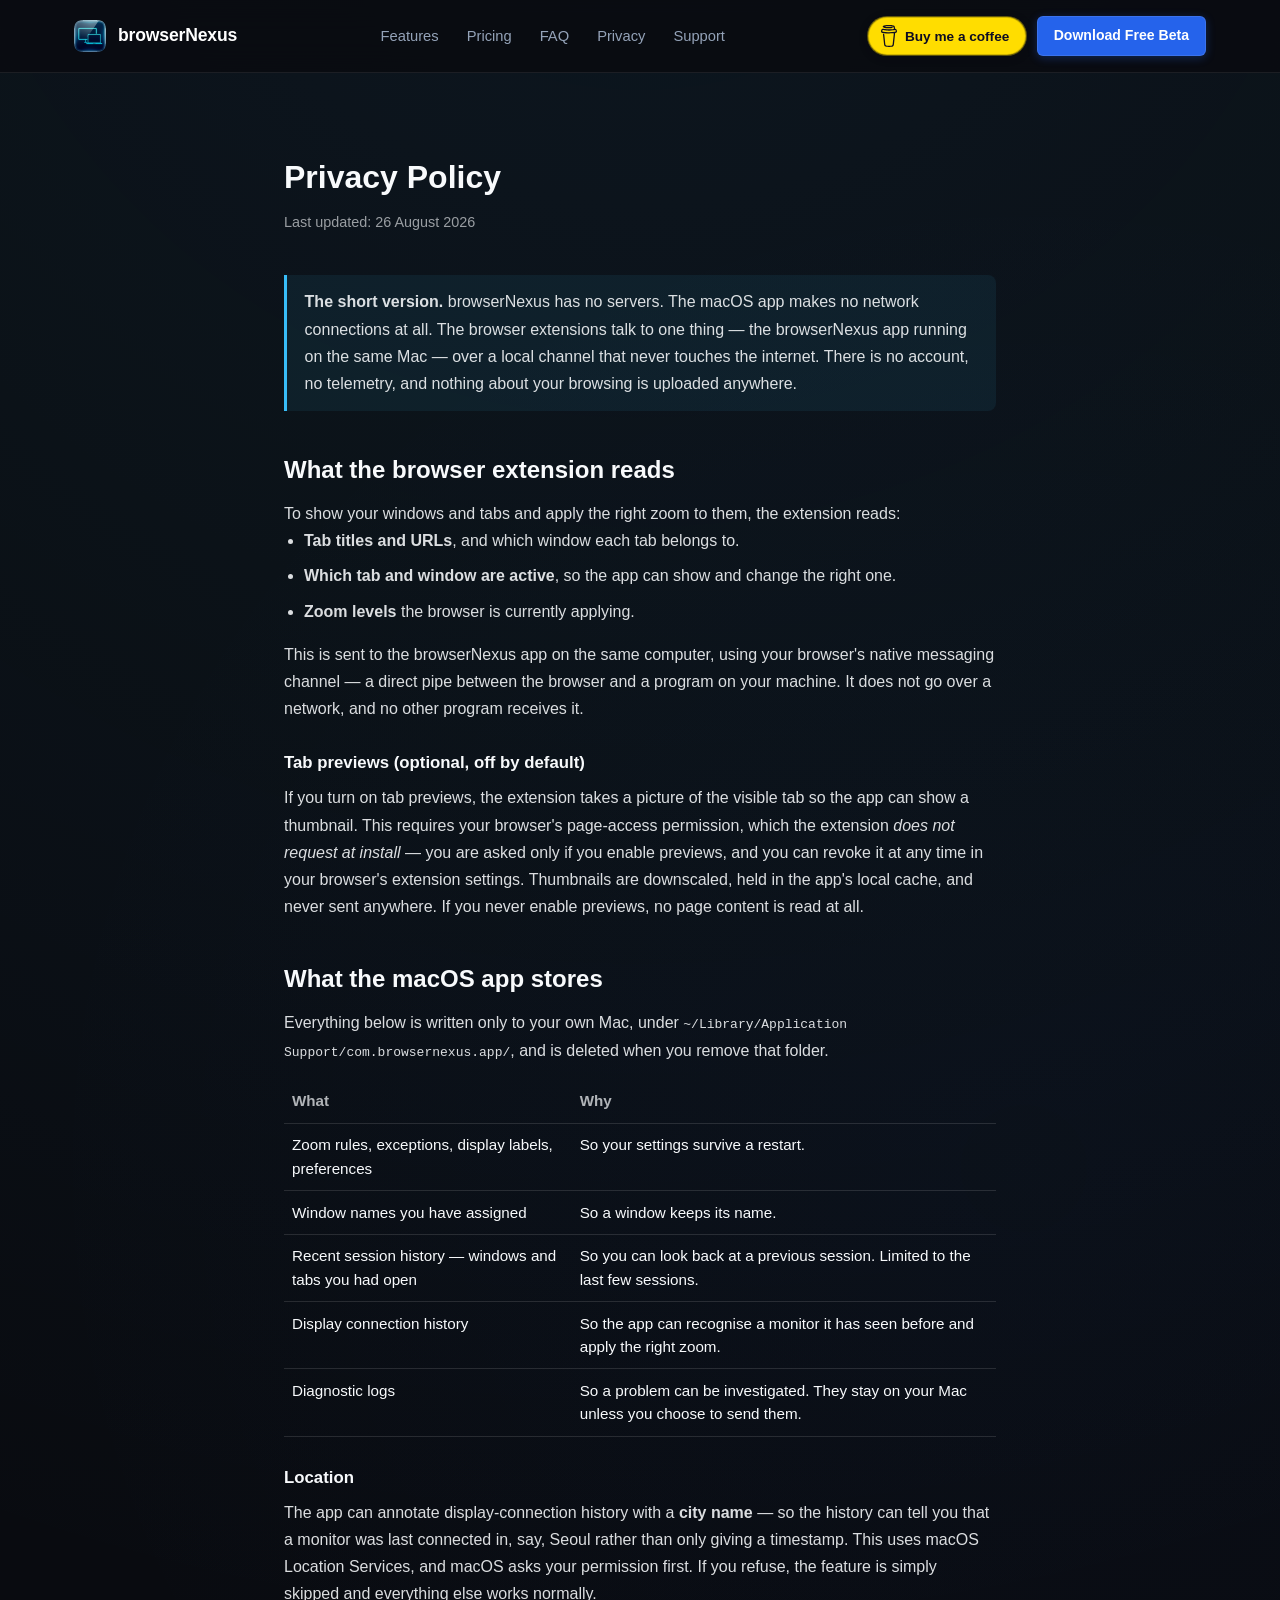
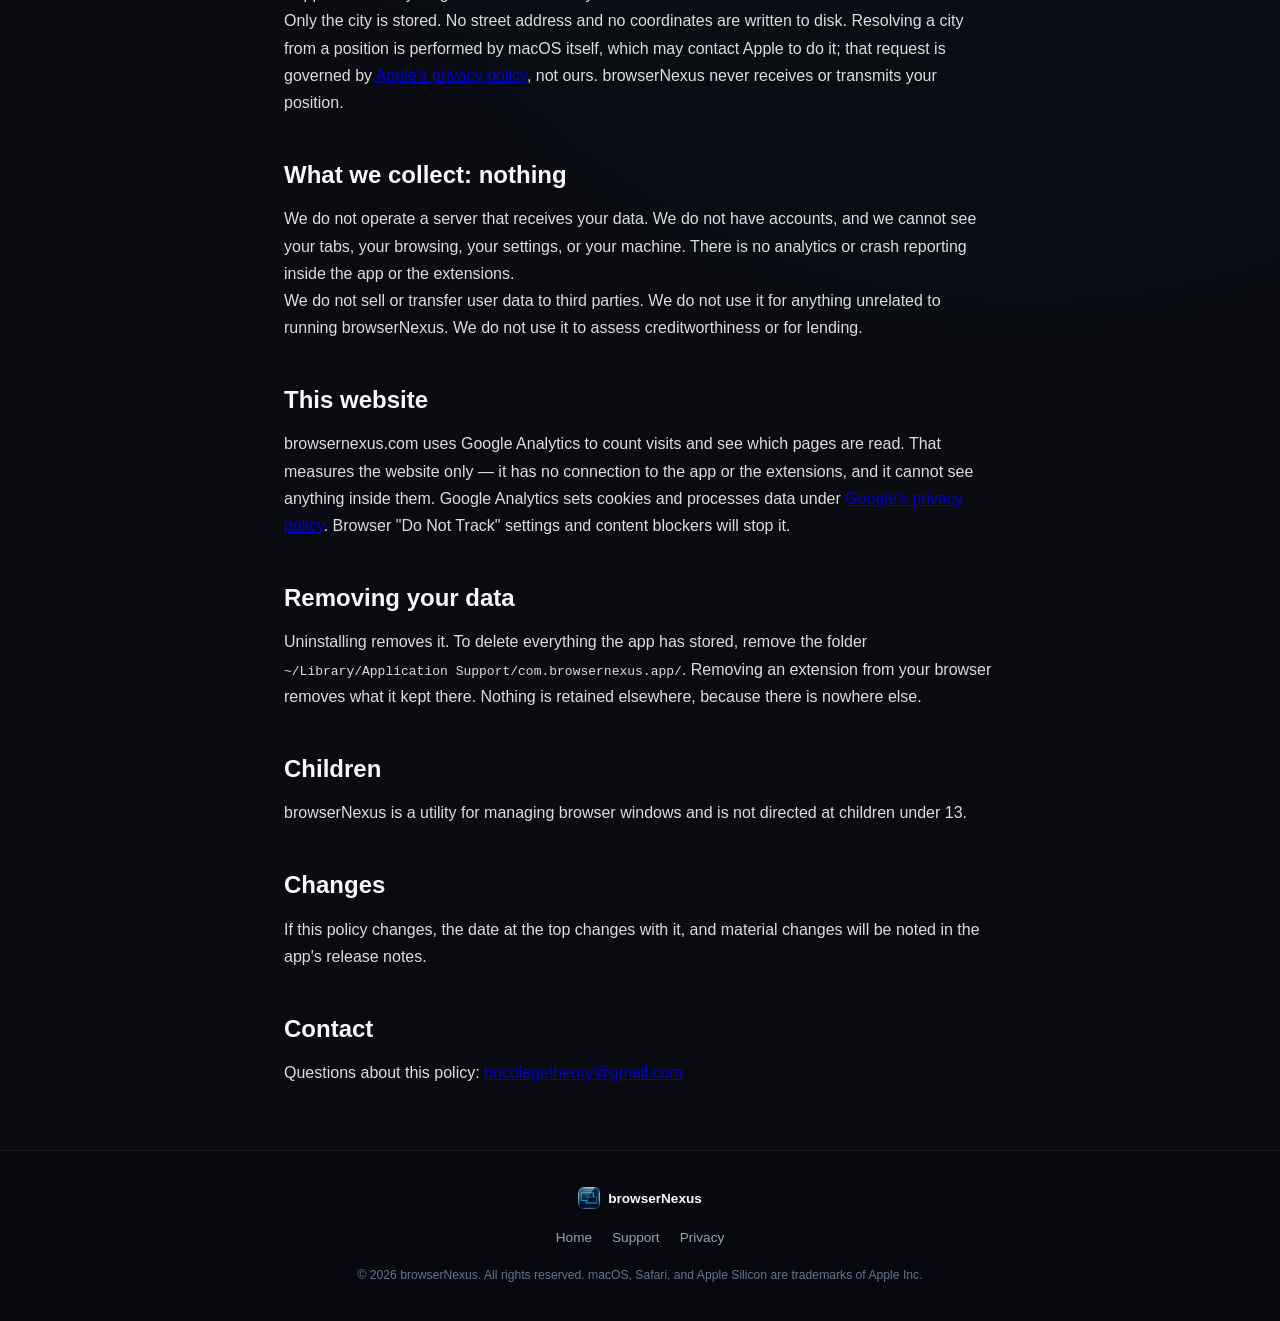
==== commit 088f5024: "fix(website): use single creator kit BMC button in header with scroll shake & QR modal" ====
--- a/privacy/index.html
+++ b/privacy/index.html
@@ -41,6 +41,13 @@
         <a href="/privacy/">Privacy</a>
         <a href="/support/">Support</a>
       </nav>
+      <div class="nav-actions">
+        <button id="btnHeaderBmc" class="btn btn-bmc-header" aria-label="Buy me a coffee" title="Buy me a coffee">
+          <img src="/assets/bmc-logo.svg" alt="Coffee" class="bmc-header-icon" width="16" height="22">
+          <span>Buy me a coffee</span>
+        </button>
+        <a href="/#download" class="btn btn-primary">Download Free Beta</a>
+      </div>
     </div>
   </header>
 
@@ -144,12 +151,6 @@
     </div>
   </footer>
 
-  <!-- Floating Sticky Buy Me a Coffee Widget -->
-  <button id="floatingBmcBtn" class="floating-bmc-btn" aria-label="Buy Me a Coffee" title="Buy Me a Coffee">
-    <img src="/assets/bmc-logo.svg" alt="Buy Me a Coffee" class="floating-bmc-icon" width="18" height="25">
-    <span class="floating-bmc-text">Buy me a coffee</span>
-  </button>
-
   <!-- Buy Me a Coffee QR Modal -->
   <div id="bmcModal" class="bmc-modal" aria-hidden="true" role="dialog" aria-modal="true">
     <div class="bmc-modal-backdrop" id="bmcModalBackdrop"></div>
--- a/styles.css
+++ b/styles.css
@@ -803,46 +803,38 @@
   }
 }
 
-/* --- Floating Sticky Buy Me a Coffee Widget --- */
-.floating-bmc-btn {
-  position: fixed;
-  top: 16px;
-  right: 20px;
-  z-index: 1100;
+/* Header Buy Me a Coffee Button (Creator Kit Style) */
+.btn-bmc-header {
   display: inline-flex;
   align-items: center;
-  gap: 9px;
+  gap: 8px;
   background: #FFDD00;
   color: #0D0C22 !important;
   border: 1px solid rgba(0, 0, 0, 0.18);
   border-radius: 999px;
-  padding: 8px 18px 8px 12px;
+  padding: 7px 16px 7px 12px;
   font-family: 'Plus Jakarta Sans', -apple-system, BlinkMacSystemFont, sans-serif;
-  font-size: 0.88rem;
+  font-size: 0.85rem;
   font-weight: 700;
   cursor: pointer;
-  box-shadow: 0 4px 20px rgba(0, 0, 0, 0.4), 0 0 0 1px rgba(255, 221, 0, 0.5);
+  box-shadow: 0 2px 10px rgba(0, 0, 0, 0.25), 0 0 0 1px rgba(255, 221, 0, 0.4);
   transition: transform 0.2s cubic-bezier(0.34, 1.56, 0.64, 1), box-shadow 0.2s ease;
   transform-origin: center center;
   user-select: none;
-}
-
-.floating-bmc-btn:hover {
-  transform: translateY(-2px) scale(1.04);
-  box-shadow: 0 8px 25px rgba(255, 221, 0, 0.5);
-}
-
-.floating-bmc-icon {
-  width: 18px;
-  height: 25px;
+  text-decoration: none;
+}
+
+.btn-bmc-header:hover {
+  transform: translateY(-2px) scale(1.03);
+  box-shadow: 0 6px 18px rgba(255, 221, 0, 0.45);
+}
+
+.bmc-header-icon {
+  width: 16px;
+  height: 22px;
   display: block;
   object-fit: contain;
   flex-shrink: 0;
-}
-
-.floating-bmc-text {
-  letter-spacing: -0.01em;
-  white-space: nowrap;
 }
 
 /* 1-Second Shake Animation */
@@ -858,7 +850,8 @@
   100% { transform: rotate(0deg) scale(1); }
 }
 
-.floating-bmc-btn.is-shaking {
+.btn-bmc-header.is-shaking,
+.btn-coffee.is-shaking {
   animation: bmc-shake-animation 1s cubic-bezier(0.36, 0.07, 0.19, 0.97) both;
 }
 
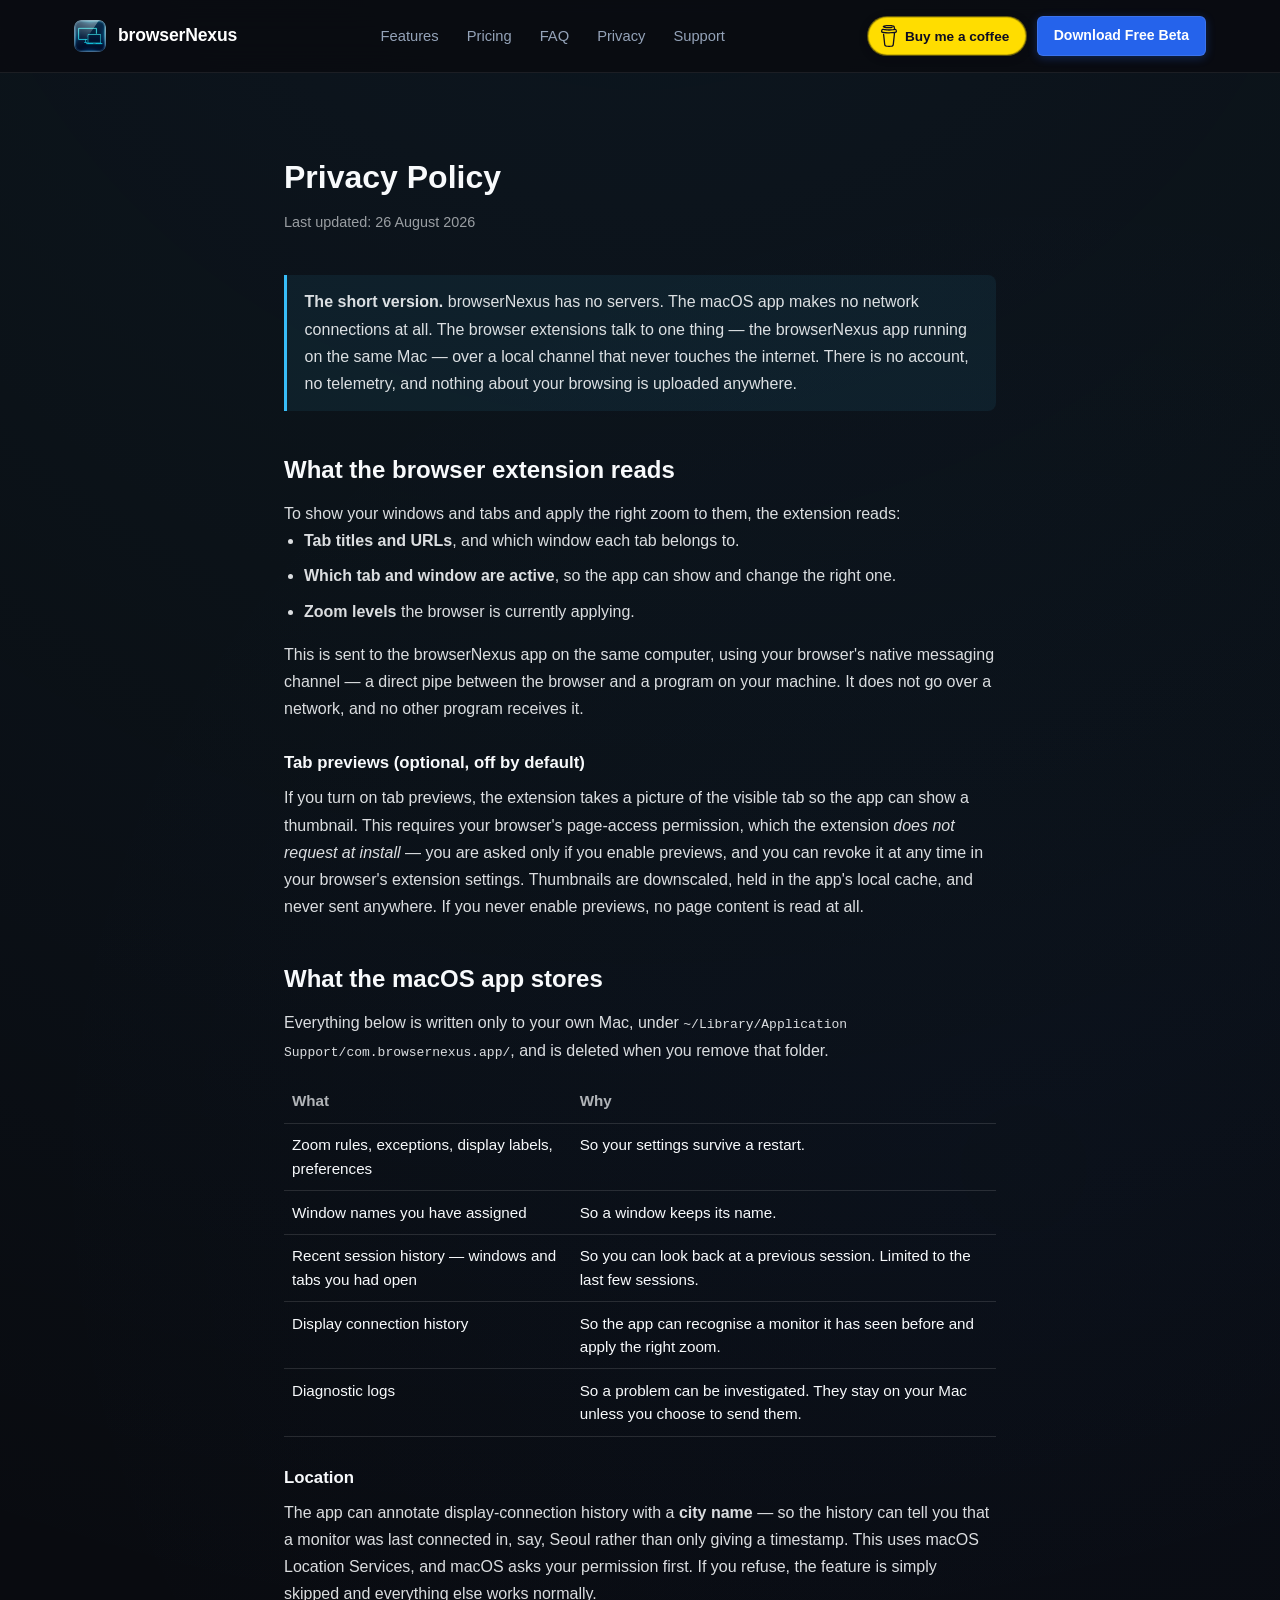
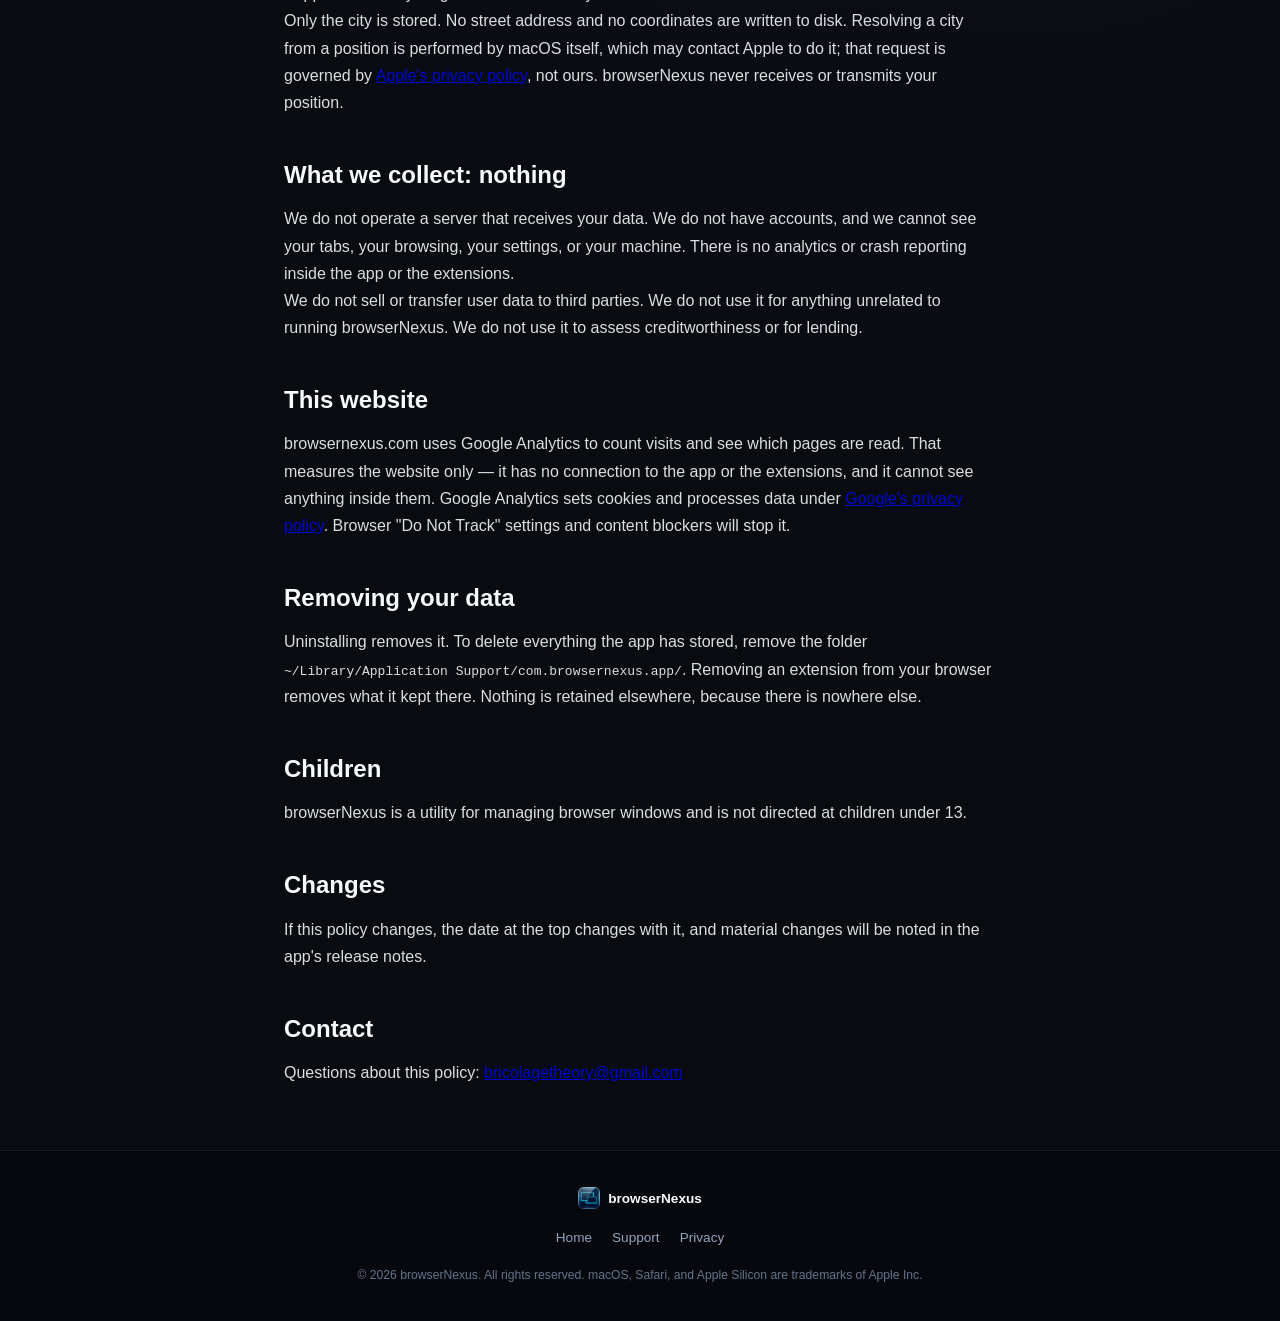
==== commit 3c6a1011: "fix(website): generate high-res browserNexus favicons from AppIcon and add standard link tags" ====
--- a/privacy/index.html
+++ b/privacy/index.html
@@ -8,10 +8,12 @@
   <meta name="robots" content="index, follow">
   <link rel="canonical" href="https://browsernexus.com/privacy/">
   <link rel="stylesheet" href="/styles.css">
-  <link rel="icon" type="image/png" sizes="32x32" href="/assets/favicon-32.png">
-  <link rel="icon" type="image/png" sizes="16x16" href="/favicon.png">
+  <link rel="icon" type="image/x-icon" href="/favicon.ico">
+  <link rel="icon" type="image/png" sizes="32x32" href="/favicon-32x32.png">
+  <link rel="icon" type="image/png" sizes="16x16" href="/favicon-16x16.png">
+  <link rel="icon" type="image/png" href="/favicon.png">
+  <link rel="apple-touch-icon" sizes="180x180" href="/apple-touch-icon.png">
   <link rel="shortcut icon" href="/favicon.ico">
-  <link rel="apple-touch-icon" sizes="180x180" href="/apple-touch-icon.png">
   <style>
     .legal { max-width: 760px; margin: 0 auto; padding: 5rem 1.5rem 4rem; }
     .legal h1 { margin-bottom: .5rem; }
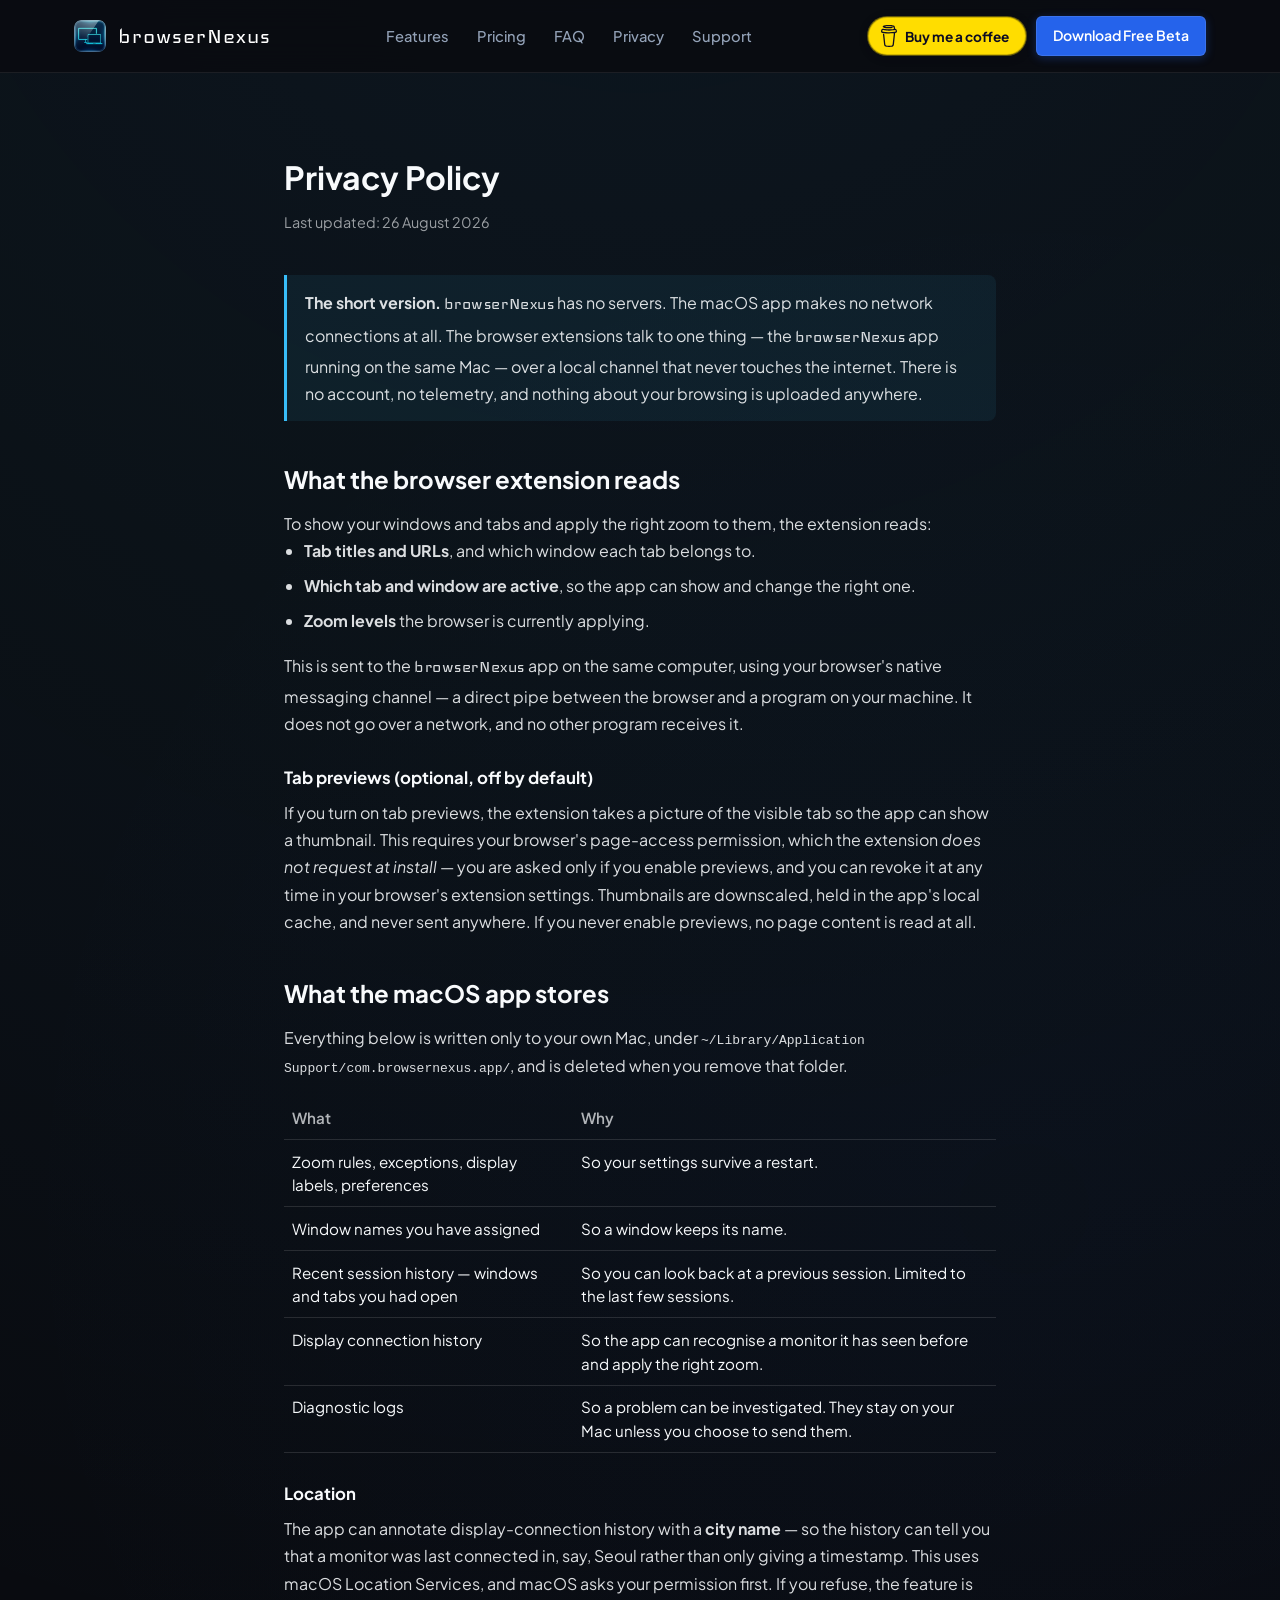
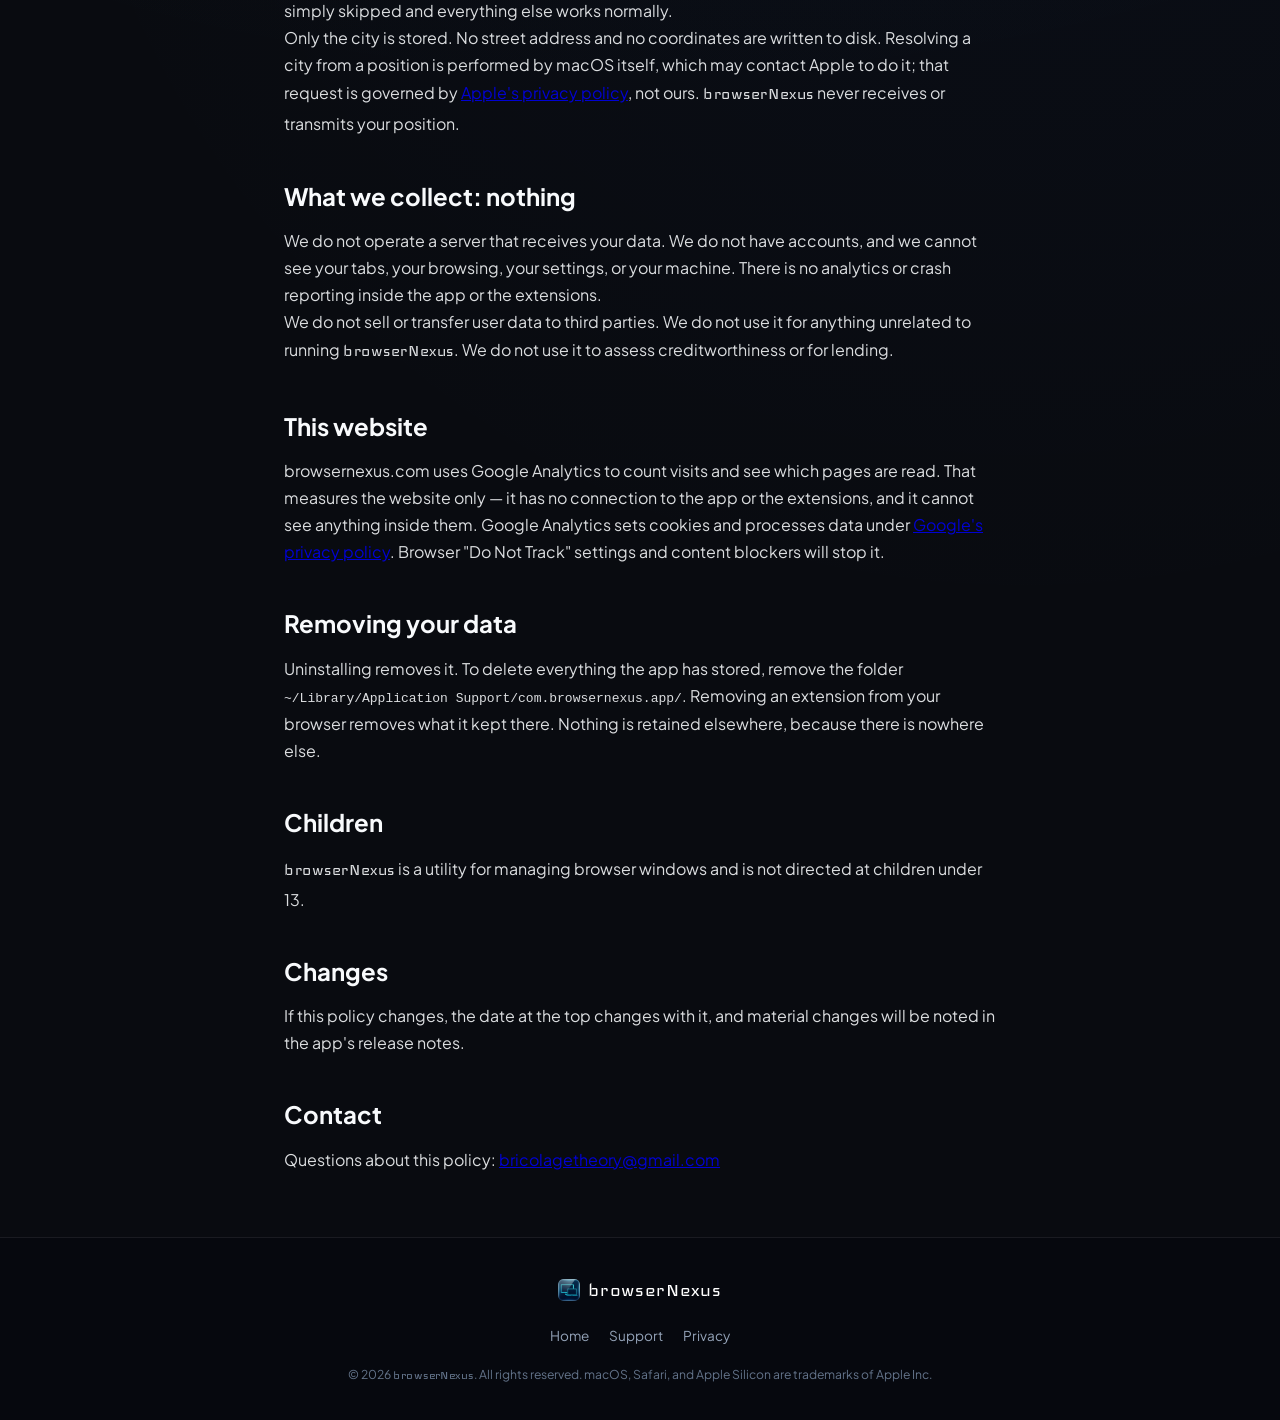
==== commit 6177935e: "feat(typography): apply Google Iceland font to all browserNexus brand appearances" ====
--- a/privacy/index.html
+++ b/privacy/index.html
@@ -7,6 +7,10 @@
   <meta name="description" content="browserNexus privacy policy. What the macOS app and the browser extensions read, where it is stored, and what leaves your computer.">
   <meta name="robots" content="index, follow">
   <link rel="canonical" href="https://browsernexus.com/privacy/">
+    <!-- Typography & Styles -->
+  <link rel=preconnect href="https://fonts.googleapis.com">
+  <link rel=preconnect href="https://fonts.gstatic.com" crossorigin>
+  <link href="https://fonts.googleapis.com/css2?family=Iceland&family=JetBrains+Mono:wght@400;500;600;700&family=Plus+Jakarta+Sans:wght@400;500;600;700;800&display=swap" rel="stylesheet">
   <link rel="stylesheet" href="/styles.css">
   <link rel="icon" type="image/x-icon" href="/favicon.ico">
   <link rel="icon" type="image/png" sizes="32x32" href="/favicon-32x32.png">
@@ -58,8 +62,8 @@
     <p class="updated">Last updated: 26 August 2026</p>
 
     <div class="callout">
-      <p><strong>The short version.</strong> browserNexus has no servers. The macOS app makes no
-      network connections at all. The browser extensions talk to one thing — the browserNexus app
+      <p><strong>The short version.</strong> <span class="bn-brand">browserNexus</span> has no servers. The macOS app makes no
+      network connections at all. The browser extensions talk to one thing — the <span class="bn-brand">browserNexus</span> app
       running on the same Mac — over a local channel that never touches the internet. There is no
       account, no telemetry, and nothing about your browsing is uploaded anywhere.</p>
     </div>
@@ -71,7 +75,7 @@
       <li><strong>Which tab and window are active</strong>, so the app can show and change the right one.</li>
       <li><strong>Zoom levels</strong> the browser is currently applying.</li>
     </ul>
-    <p>This is sent to the browserNexus app on the same computer, using your browser's native
+    <p>This is sent to the <span class="bn-brand">browserNexus</span> app on the same computer, using your browser's native
     messaging channel — a direct pipe between the browser and a program on your machine. It does not
     go over a network, and no other program receives it.</p>
 
@@ -104,14 +108,14 @@
     <p>Only the city is stored. No street address and no coordinates are written to disk. Resolving
     a city from a position is performed by macOS itself, which may contact Apple to do it; that
     request is governed by <a href="https://www.apple.com/legal/privacy/" target="_blank" rel="noopener">Apple's privacy policy</a>,
-    not ours. browserNexus never receives or transmits your position.</p>
+    not ours. <span class="bn-brand">browserNexus</span> never receives or transmits your position.</p>
 
     <h2>What we collect: nothing</h2>
     <p>We do not operate a server that receives your data. We do not have accounts, and we cannot
     see your tabs, your browsing, your settings, or your machine. There is no analytics or crash
     reporting inside the app or the extensions.</p>
     <p>We do not sell or transfer user data to third parties. We do not use it for anything
-    unrelated to running browserNexus. We do not use it to assess creditworthiness or for lending.</p>
+    unrelated to running <span class="bn-brand">browserNexus</span>. We do not use it to assess creditworthiness or for lending.</p>
 
     <h2>This website</h2>
     <p>browsernexus.com uses Google Analytics to count visits and see which pages are read. That
@@ -126,7 +130,7 @@
     browser removes what it kept there. Nothing is retained elsewhere, because there is nowhere else.</p>
 
     <h2>Children</h2>
-    <p>browserNexus is a utility for managing browser windows and is not directed at children under 13.</p>
+    <p><span class="bn-brand">browserNexus</span> is a utility for managing browser windows and is not directed at children under 13.</p>
 
     <h2>Changes</h2>
     <p>If this policy changes, the date at the top changes with it, and material changes will be
@@ -148,7 +152,7 @@
         <a href="/privacy/">Privacy</a>
       </div>
       <div class="footer-copy">
-        © 2026 browserNexus. All rights reserved. macOS, Safari, and Apple Silicon are trademarks of Apple Inc.
+        © 2026 <span class="bn-brand">browserNexus</span>. All rights reserved. macOS, Safari, and Apple Silicon are trademarks of Apple Inc.
       </div>
     </div>
   </footer>
@@ -162,11 +166,11 @@
       <div class="bmc-modal-header">
         <div class="bmc-modal-badge">
           <img src="/assets/bmc-logo.svg" alt="Coffee" width="14" height="20">
-          <span>Support browserNexus</span>
+          <span>Support <span class="bn-brand">browserNexus</span></span>
         </div>
         <h3 class="bmc-modal-title">Buy Me a Coffee</h3>
         <p class="bmc-modal-subtitle">
-          browserNexus is 100% free during early access. Scan with your phone or click the button below to support independent development!
+          <span class="bn-brand">browserNexus</span> is 100% free during early access. Scan with your phone or click the button below to support independent development!
         </p>
       </div>
 
--- a/styles.css
+++ b/styles.css
@@ -97,8 +97,21 @@
 }
 
 .brand-name {
-  font-weight: 700;
-  color: #FFFFFF;
+  font-family: 'Iceland', cursive, sans-serif;
+  font-size: 1.55rem;
+  font-weight: 400;
+  letter-spacing: 0.04em;
+  color: #FFFFFF;
+  line-height: 1;
+}
+
+.bn-brand {
+  font-family: 'Iceland', cursive, sans-serif;
+  font-size: 1.18em;
+  font-weight: 400;
+  letter-spacing: 0.03em;
+  display: inline-block;
+  vertical-align: baseline;
 }
 
 .nav-links {
@@ -757,6 +770,14 @@
   gap: 8px;
   font-weight: 700;
   color: var(--text-main);
+}
+
+.footer-brand span {
+  font-family: 'Iceland', cursive, sans-serif;
+  font-size: 1.35rem;
+  font-weight: 400;
+  letter-spacing: 0.04em;
+  color: #FFFFFF;
 }
 
 .app-icon-small {
@@ -829,6 +850,13 @@
   box-shadow: 0 6px 18px rgba(255, 221, 0, 0.45);
 }
 
+.btn-bmc-header.btn-block {
+  width: 100%;
+  justify-content: center;
+  padding: 10px 20px;
+  font-size: 0.92rem;
+}
+
 .bmc-header-icon {
   width: 16px;
   height: 22px;
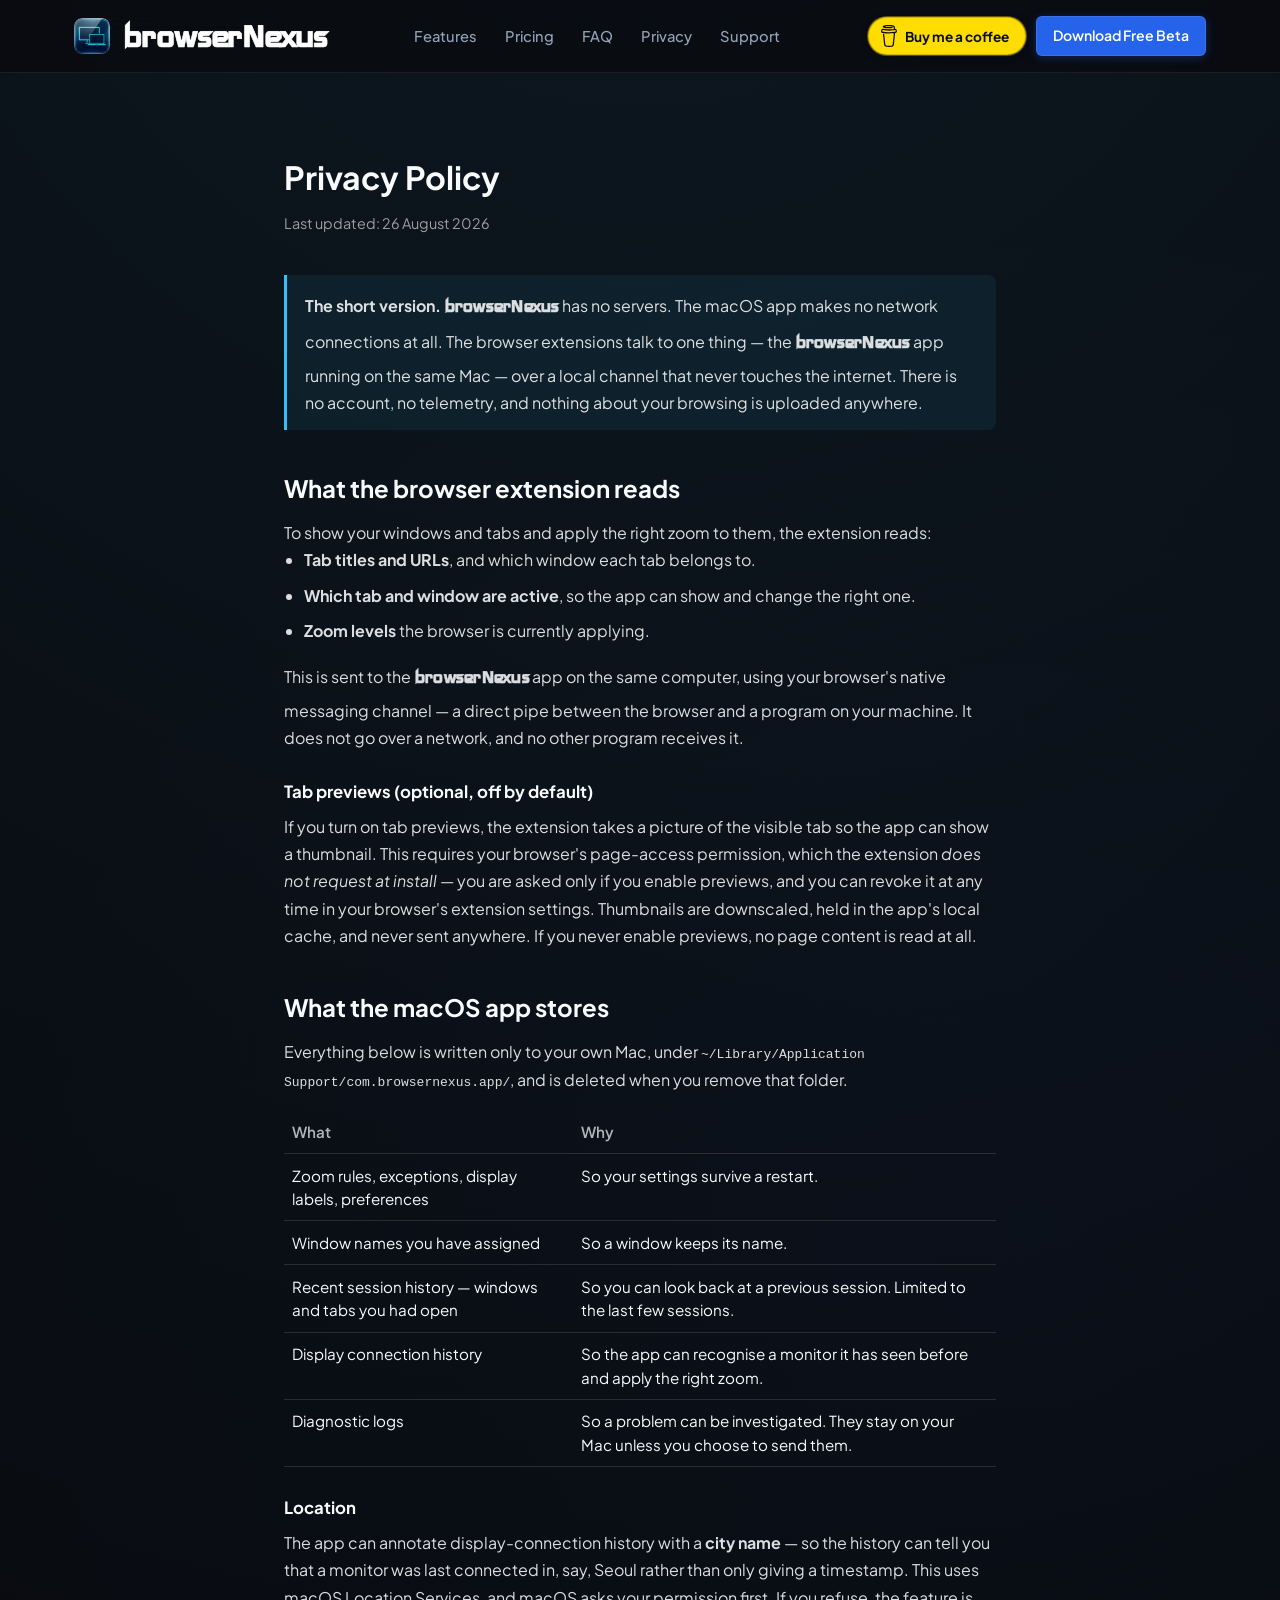
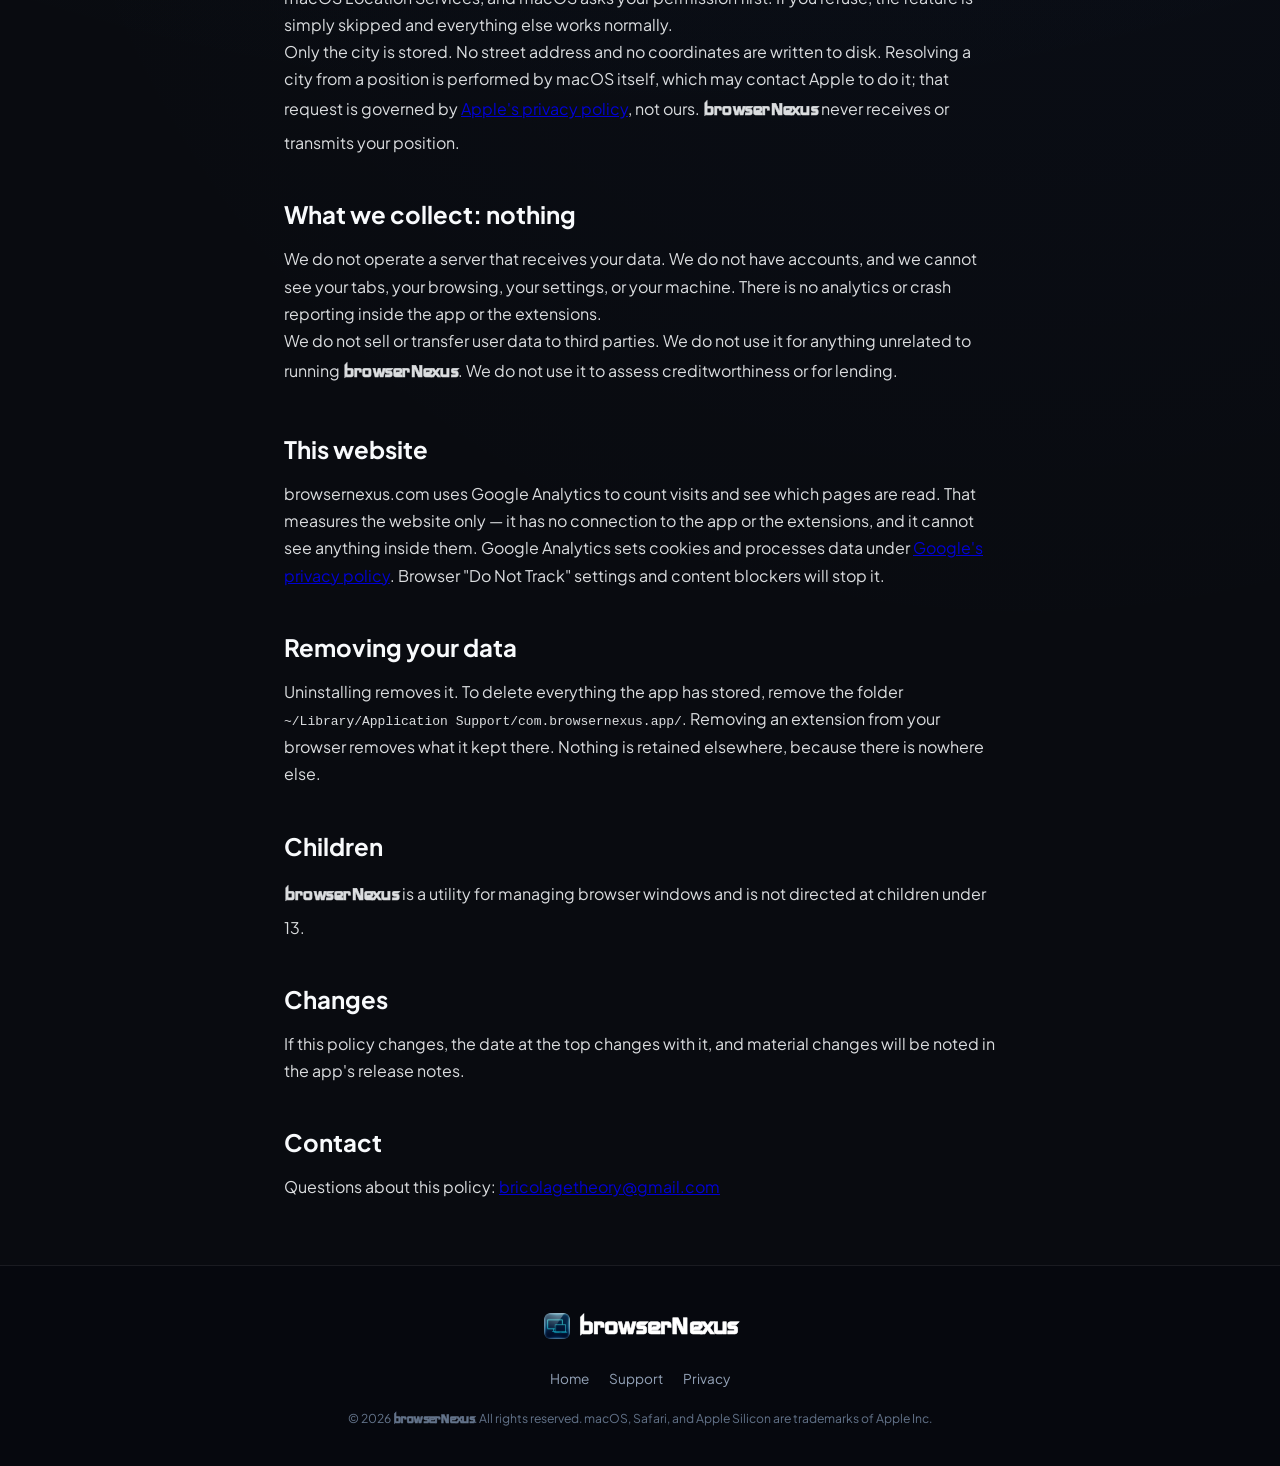
==== commit 71d45d18: "feat(website): promote v2 to main landing page with full SEO, GA4, and Schema.org rich snippets" ====
--- a/privacy/index.html
+++ b/privacy/index.html
@@ -1,6 +1,15 @@
 <!DOCTYPE html>
 <html lang="en" class="dark">
 <head>
+  <!-- Google tag (gtag.js) - Google Analytics 4 -->
+  <script async src="https://www.googletagmanager.com/gtag/js?id=G-QMTCY5X8CX"></script>
+  <script>
+    window.dataLayer = window.dataLayer || [];
+    function gtag(){dataLayer.push(arguments);}
+    gtag('js', new Date());
+
+    gtag('config', 'G-QMTCY5X8CX');
+  </script>
   <meta charset="UTF-8">
   <meta name="viewport" content="width=device-width, initial-scale=1.0">
   <title>Privacy Policy — browserNexus</title>
--- a/styles.css
+++ b/styles.css
@@ -86,32 +86,37 @@
 }
 
 .app-icon {
-  width: 32px;
-  height: 32px;
+  width: 36px;
+  height: 36px;
   display: flex;
   align-items: center;
   justify-content: center;
-  border-radius: 7px;
+  border-radius: 8px;
   object-fit: contain;
   flex-shrink: 0;
 }
 
 .brand-name {
   font-family: 'Iceland', cursive, sans-serif;
-  font-size: 1.55rem;
-  font-weight: 400;
-  letter-spacing: 0.04em;
+  font-size: 2.5rem;
+  font-weight: 700;
+  letter-spacing: -0.04em;
   color: #FFFFFF;
   line-height: 1;
+  display: inline-block;
+  -webkit-text-stroke: 0.6px #FFFFFF;
+  text-shadow: 0 0 1px rgba(255, 255, 255, 0.4);
+  transform: translateY(1px);
 }
 
 .bn-brand {
   font-family: 'Iceland', cursive, sans-serif;
-  font-size: 1.18em;
-  font-weight: 400;
-  letter-spacing: 0.03em;
+  font-size: 1.35em;
+  font-weight: 700;
+  letter-spacing: -0.035em;
   display: inline-block;
   vertical-align: baseline;
+  -webkit-text-stroke: 0.4px currentColor;
 }
 
 .nav-links {
@@ -774,16 +779,19 @@
 
 .footer-brand span {
   font-family: 'Iceland', cursive, sans-serif;
-  font-size: 1.35rem;
-  font-weight: 400;
-  letter-spacing: 0.04em;
-  color: #FFFFFF;
+  font-size: 1.95rem;
+  font-weight: 700;
+  letter-spacing: -0.035em;
+  color: #FFFFFF;
+  display: inline-block;
+  -webkit-text-stroke: 0.5px #FFFFFF;
+  text-shadow: 0 0 1px rgba(255, 255, 255, 0.35);
 }
 
 .app-icon-small {
-  width: 22px;
-  height: 22px;
-  border-radius: 5px;
+  width: 26px;
+  height: 26px;
+  border-radius: 6px;
   object-fit: contain;
   flex-shrink: 0;
 }
@@ -850,11 +858,33 @@
   box-shadow: 0 6px 18px rgba(255, 221, 0, 0.45);
 }
 
-.btn-bmc-header.btn-block {
+/* Annual Card Buy Me a Coffee Button (Always Static - Never Shakes) */
+.btn-bmc-card {
+  display: inline-flex;
+  align-items: center;
+  justify-content: center;
+  gap: 8px;
   width: 100%;
-  justify-content: center;
-  padding: 10px 20px;
+  background: #FFDD00;
+  color: #0D0C22 !important;
+  border: 1px solid rgba(0, 0, 0, 0.18);
+  border-radius: 999px;
+  padding: 11px 20px;
+  font-family: 'Plus Jakarta Sans', -apple-system, BlinkMacSystemFont, sans-serif;
   font-size: 0.92rem;
+  font-weight: 700;
+  cursor: pointer;
+  box-shadow: 0 2px 10px rgba(0, 0, 0, 0.25), 0 0 0 1px rgba(255, 221, 0, 0.4);
+  transition: transform 0.2s ease, box-shadow 0.2s ease;
+  user-select: none;
+  text-decoration: none;
+  animation: none !important;
+  transform: none;
+}
+
+.btn-bmc-card:hover {
+  transform: translateY(-2px);
+  box-shadow: 0 6px 18px rgba(255, 221, 0, 0.45);
 }
 
 .bmc-header-icon {
@@ -865,7 +895,7 @@
   flex-shrink: 0;
 }
 
-/* 1-Second Shake Animation */
+/* 1-Second Shake Animation ONLY for the Top Header Button */
 @keyframes bmc-shake-animation {
   0% { transform: rotate(0deg) scale(1); }
   12.5% { transform: rotate(-14deg) scale(1.08); }
@@ -878,9 +908,8 @@
   100% { transform: rotate(0deg) scale(1); }
 }
 
-.btn-bmc-header.is-shaking,
-.btn-coffee.is-shaking {
-  animation: bmc-shake-animation 1s cubic-bezier(0.36, 0.07, 0.19, 0.97) both;
+#btnHeaderBmc.is-shaking {
+  animation: bmc-shake-animation 1s cubic-bezier(0.36, 0.07, 0.19, 0.97) both !important;
 }
 
 /* --- Buy Me a Coffee Modal --- */
@@ -960,10 +989,10 @@
   background: rgba(255, 221, 0, 0.14);
   color: #FFDD00;
   border: 1px solid rgba(255, 221, 0, 0.3);
-  font-size: 0.76rem;
+  font-size: 0.82rem;
   font-weight: 800;
-  text-transform: uppercase;
-  letter-spacing: 0.05em;
+  text-transform: none;
+  letter-spacing: 0.01em;
   padding: 4px 12px;
   border-radius: 999px;
   margin-bottom: 12px;
